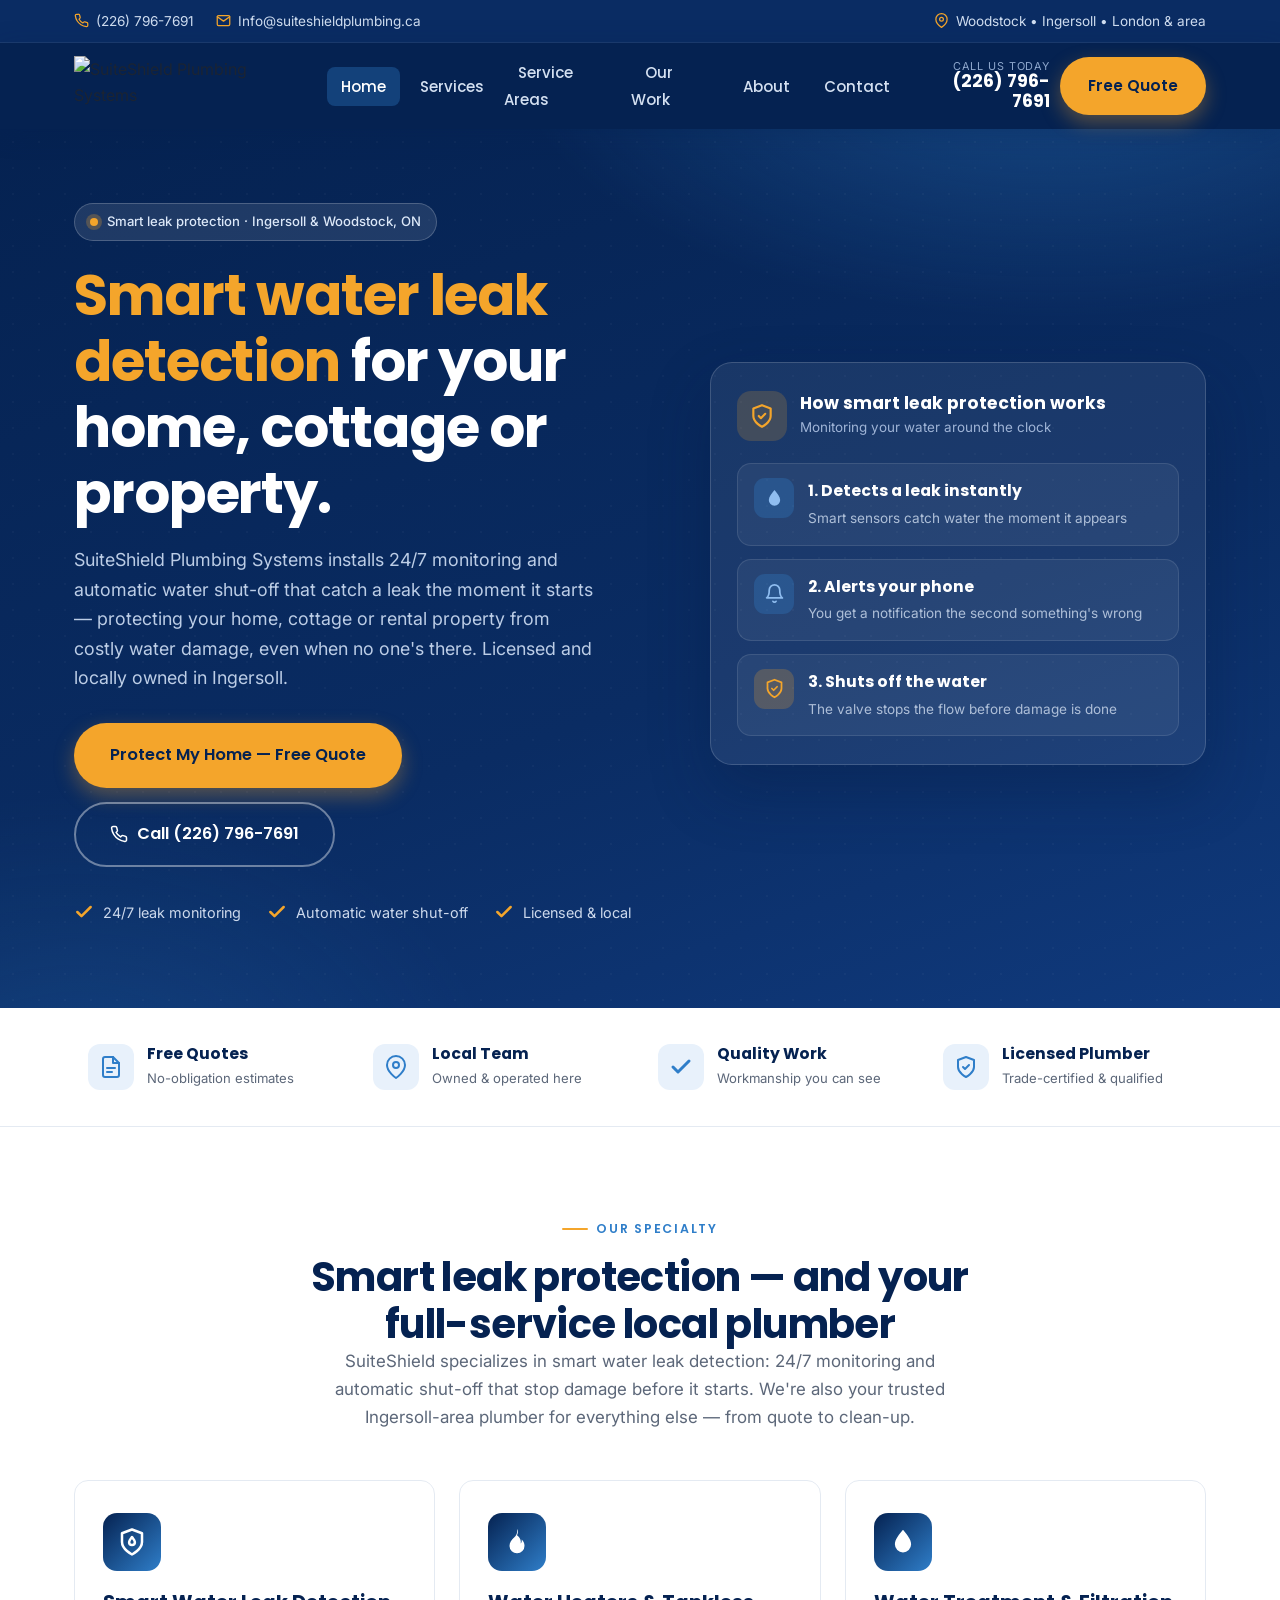
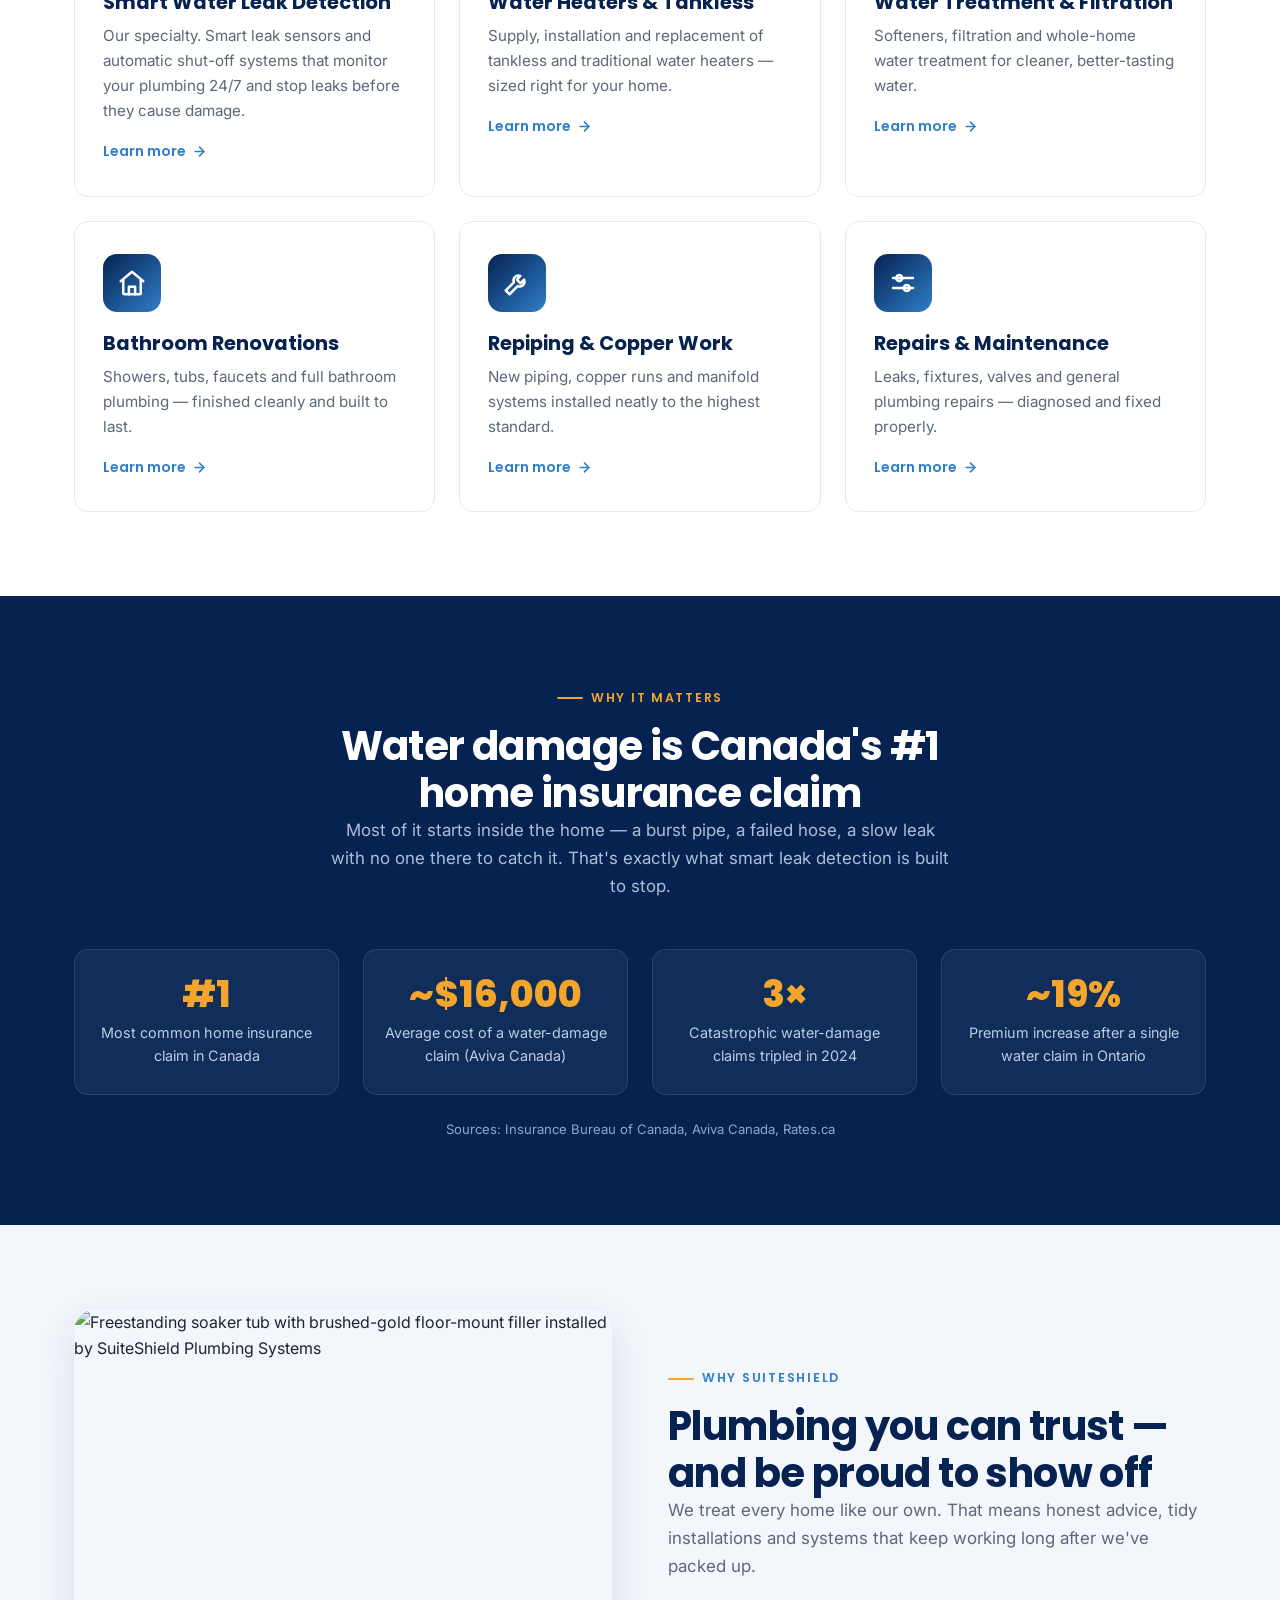
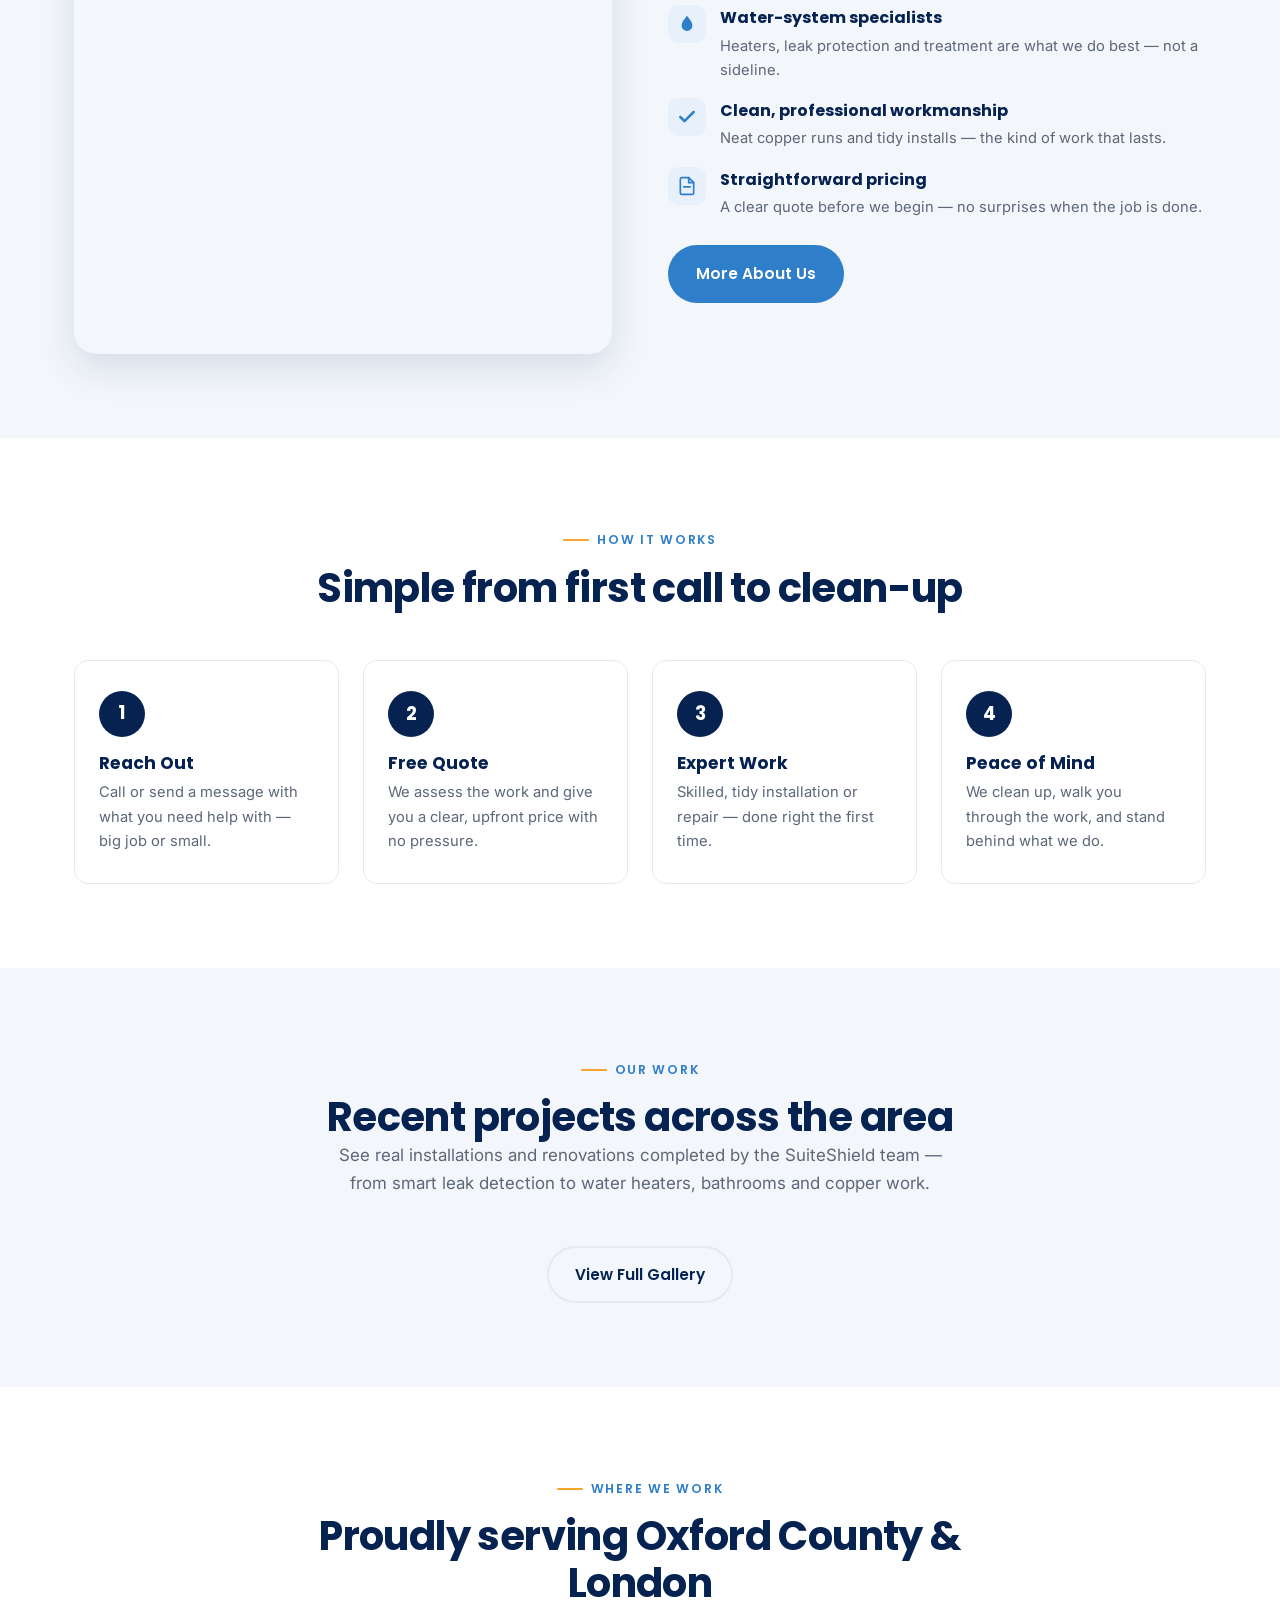
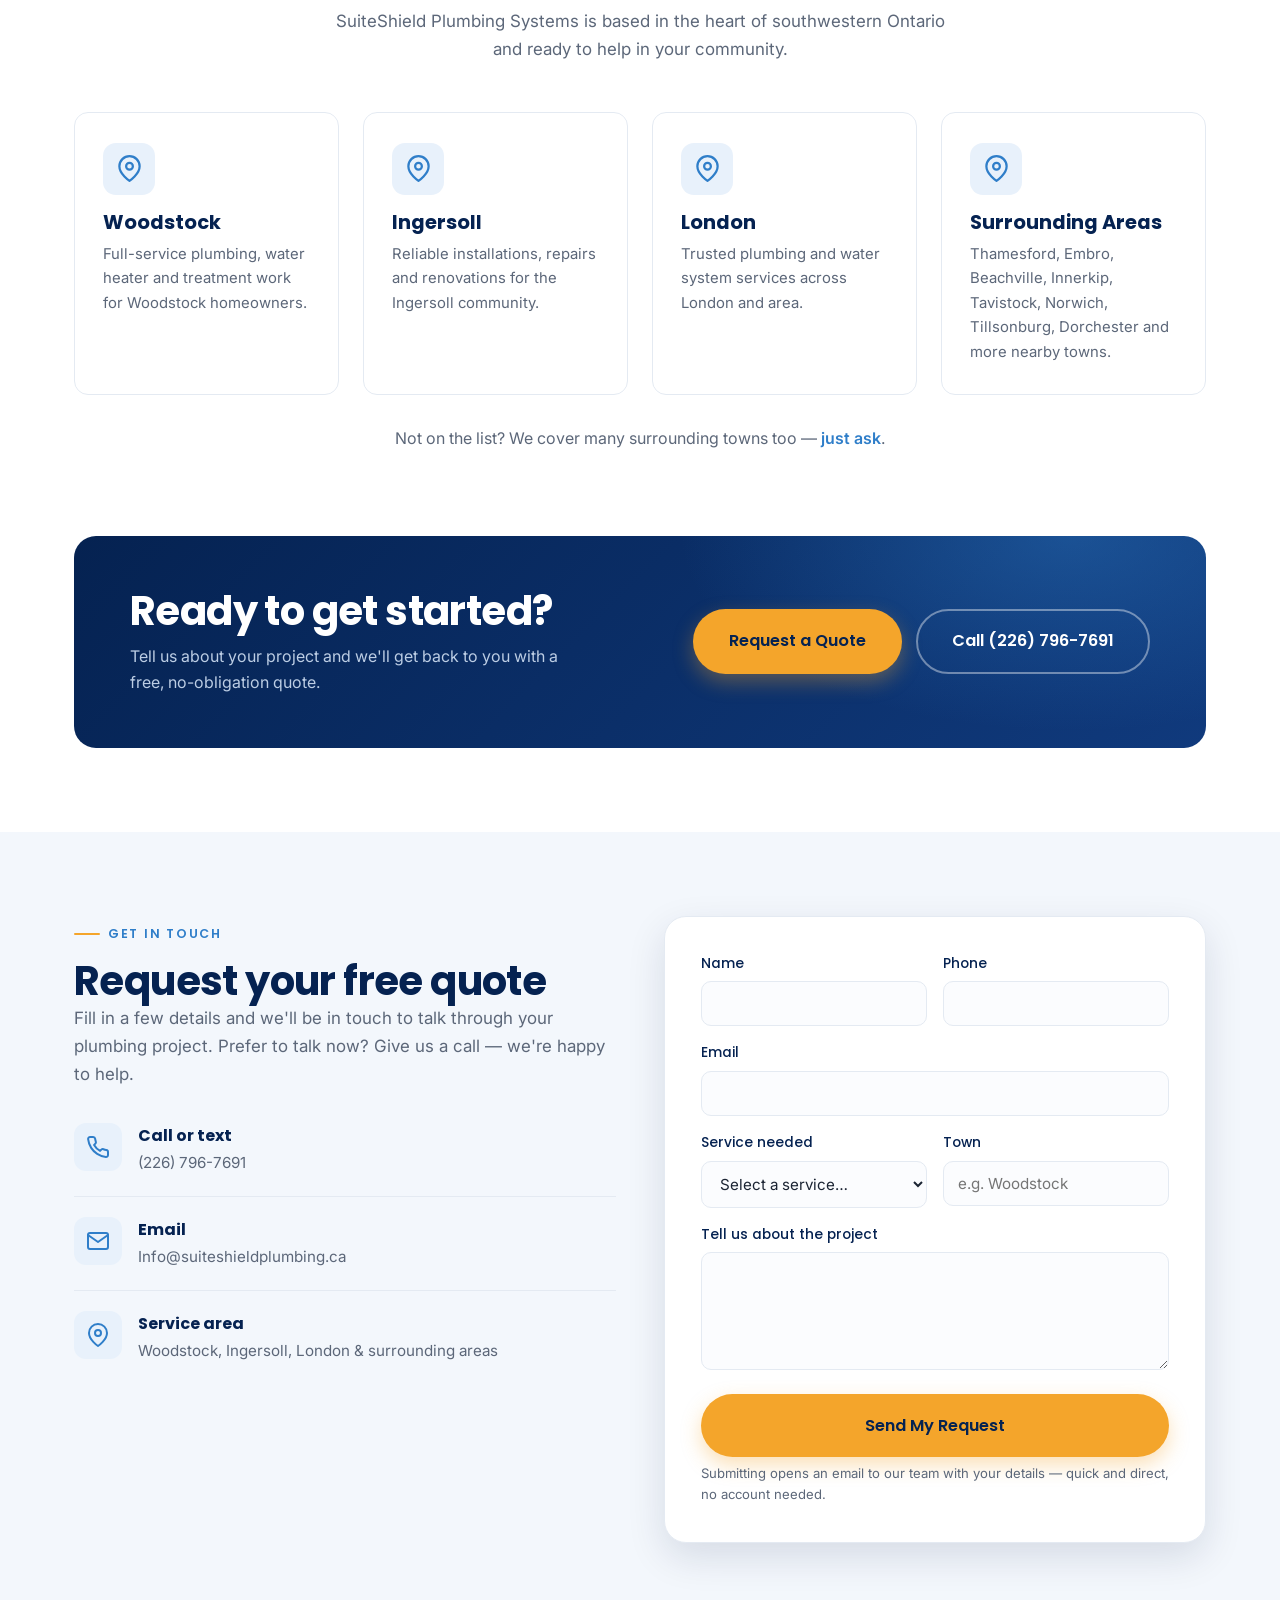
==== index.html @ 9c1da0b3 "Add files via upload" ====
<!DOCTYPE html>
<html lang="en">
<head>
<meta charset="UTF-8">
<meta name="viewport" content="width=device-width, initial-scale=1">
<title>SuiteShield Plumbing Systems | Smart Water Leak Detection — Ingersoll &amp; Woodstock, ON</title>
<meta name="description" content="SuiteShield Plumbing Systems specializes in smart water leak detection and automatic shut-off — 24/7 monitoring that stops leaks before they cause damage, for homes, cottages and rental properties. Licensed local plumber serving Ingersoll, Woodstock & London, ON. Call (226) 796-7691.">
<meta name="keywords" content="smart water leak detection, automatic water shut-off, leak detection system, water leak sensor, cottage leak detection, rental property water protection, plumber Ingersoll, plumber Woodstock, plumber London Ontario, SuiteShield Plumbing Systems">
<link rel="canonical" href="https://suiteshieldplumbing.ca/">
<meta property="og:title" content="SuiteShield Plumbing Systems | Smart Water Leak Detection in Ingersoll &amp; Woodstock">
<meta property="og:description" content="Smart water leak detection with 24/7 monitoring and automatic shut-off — protecting homes, cottages and rental properties before leaks cause damage. Your licensed local plumber in Ingersoll, Woodstock & London, ON.">
<meta property="og:type" content="website">
<meta property="og:url" content="https://suiteshieldplumbing.ca/">
<link rel="icon" type="image/png" href="assets/images/favicon.png">
<link rel="preconnect" href="https://fonts.googleapis.com">
<link rel="preconnect" href="https://fonts.gstatic.com" crossorigin>
<link href="https://fonts.googleapis.com/css2?family=Poppins:wght@500;600;700;800&family=Inter:wght@400;500;600&display=swap" rel="stylesheet">
<link rel="stylesheet" href="styles.css">
<noscript><style>.reveal{opacity:1;transform:none}</style></noscript>
<script type="application/ld+json">
{
  "@context": "https://schema.org",
  "@type": "Plumber",
  "name": "SuiteShield Plumbing Systems",
  "image": "https://suiteshieldplumbing.ca/assets/images/logo.png",
  "url": "https://suiteshieldplumbing.ca/",
  "telephone": "+1-226-796-7691",
  "email": "Info@suiteshieldplumbing.ca",
  "priceRange": "$$",
  "areaServed": ["Woodstock, ON", "Ingersoll, ON", "London, ON", "Oxford County, ON"],
  "address": { "@type": "PostalAddress", "addressRegion": "ON", "addressCountry": "CA" },
  "description": "SuiteShield Plumbing Systems specializes in smart water leak detection and automatic water shut-off — 24/7 monitoring that stops leaks before they cause damage. Licensed local plumber serving Ingersoll, Woodstock, London and surrounding areas.",
  "knowsAbout": ["Smart water leak detection", "Automatic water shut-off valves", "Water heater installation", "Water treatment", "Plumbing repair"]
}
</script>
</head>
<body>

<!-- ===================== HEADER ===================== -->
<header>
  <div class="topbar">
    <div class="wrap">
      <div class="topbar-group">
        <a href="tel:+12267967691"><svg viewBox="0 0 24 24" fill="none" stroke="currentColor" stroke-width="2" stroke-linecap="round" stroke-linejoin="round"><path d="M22 16.92v3a2 2 0 0 1-2.18 2 19.79 19.79 0 0 1-8.63-3.07 19.5 19.5 0 0 1-6-6 19.79 19.79 0 0 1-3.07-8.67A2 2 0 0 1 4.11 2h3a2 2 0 0 1 2 1.72c.13.96.36 1.9.7 2.81a2 2 0 0 1-.45 2.11L8.09 9.91a16 16 0 0 0 6 6l1.27-1.27a2 2 0 0 1 2.11-.45c.91.34 1.85.57 2.81.7A2 2 0 0 1 22 16.92z"/></svg>(226) 796-7691</a>
        <a href="mailto:Info@suiteshieldplumbing.ca"><svg viewBox="0 0 24 24" fill="none" stroke="currentColor" stroke-width="2" stroke-linecap="round" stroke-linejoin="round"><rect x="2" y="4" width="20" height="16" rx="2"/><path d="m22 6-10 7L2 6"/></svg>Info@suiteshieldplumbing.ca</a>
      </div>
      <div class="topbar-group">
        <a href="service-areas.html"><svg viewBox="0 0 24 24" fill="none" stroke="currentColor" stroke-width="2" stroke-linecap="round" stroke-linejoin="round"><path d="M21 10c0 7-9 13-9 13s-9-6-9-13a9 9 0 0 1 18 0z"/><circle cx="12" cy="10" r="3"/></svg>Woodstock &bull; Ingersoll &bull; London &amp; area</a>
      </div>
    </div>
  </div>
  <div class="site-header">
    <div class="wrap">
      <nav class="nav">
        <a class="brand" href="index.html">
          <img src="assets/images/logo.png" alt="SuiteShield Plumbing Systems">
        </a>
        <ul class="nav-links">
          <li><a href="index.html" class="active">Home</a></li>
          <li><a href="services.html">Services</a></li>
          <li><a href="service-areas.html">Service Areas</a></li>
          <li><a href="gallery.html">Our Work</a></li>
          <li><a href="about.html">About</a></li>
          <li><a href="contact.html">Contact</a></li>
        </ul>
        <div class="nav-cta">
          <a class="nav-phone" href="tel:+12267967691">
            <span>Call us today</span><strong>(226) 796-7691</strong>
          </a>
          <a class="btn btn-primary" href="contact.html">Free Quote</a>
          <button class="burger" aria-label="Open menu"><span></span><span></span><span></span></button>
        </div>
      </nav>
    </div>
  </div>
</header>

<!-- ===================== HERO ===================== -->
<section class="hero">
  <div class="wrap">
    <div class="hero-text">
      <span class="hero-badge"><span class="dot"></span>Smart leak protection · Ingersoll &amp; Woodstock, ON</span>
      <h1><span class="accent">Smart water leak detection</span> for your home, cottage or property.</h1>
      <p class="hero-sub">SuiteShield Plumbing Systems installs 24/7 monitoring and automatic water shut-off that catch a leak the moment it starts — protecting your home, cottage or rental property from costly water damage, even when no one's there. Licensed and locally owned in Ingersoll.</p>
      <div class="hero-actions">
        <a class="btn btn-primary btn-lg" href="contact.html">Protect My Home — Free Quote</a>
        <a class="btn btn-ghost btn-lg" href="tel:+12267967691"><svg viewBox="0 0 24 24" fill="none" stroke="currentColor" stroke-width="2" stroke-linecap="round" stroke-linejoin="round"><path d="M22 16.92v3a2 2 0 0 1-2.18 2 19.79 19.79 0 0 1-8.63-3.07 19.5 19.5 0 0 1-6-6 19.79 19.79 0 0 1-3.07-8.67A2 2 0 0 1 4.11 2h3a2 2 0 0 1 2 1.72c.13.96.36 1.9.7 2.81a2 2 0 0 1-.45 2.11L8.09 9.91a16 16 0 0 0 6 6l1.27-1.27a2 2 0 0 1 2.11-.45c.91.34 1.85.57 2.81.7A2 2 0 0 1 22 16.92z"/></svg>Call (226) 796-7691</a>
      </div>
      <div class="hero-trust">
        <div><svg viewBox="0 0 24 24" fill="none" stroke="currentColor" stroke-width="3" stroke-linecap="round" stroke-linejoin="round"><polyline points="20 6 9 17 4 12"/></svg>24/7 leak monitoring</div>
        <div><svg viewBox="0 0 24 24" fill="none" stroke="currentColor" stroke-width="3" stroke-linecap="round" stroke-linejoin="round"><polyline points="20 6 9 17 4 12"/></svg>Automatic water shut-off</div>
        <div><svg viewBox="0 0 24 24" fill="none" stroke="currentColor" stroke-width="3" stroke-linecap="round" stroke-linejoin="round"><polyline points="20 6 9 17 4 12"/></svg>Licensed &amp; local</div>
      </div>
    </div>
    <div class="hero-media">
      <div style="background:rgba(255,255,255,.07);border:1px solid rgba(255,255,255,.16);border-radius:22px;padding:28px 26px;box-shadow:0 26px 60px rgba(8,28,64,.3)">
        <div style="display:flex;align-items:center;gap:13px;margin-bottom:22px">
          <div style="width:50px;height:50px;border-radius:14px;background:rgba(244,165,43,.18);display:grid;place-items:center;flex-shrink:0">
            <svg viewBox="0 0 24 24" width="26" height="26" fill="none" stroke="#f4a52b" stroke-width="2" stroke-linecap="round" stroke-linejoin="round"><path d="M12 22s8-4 8-10V5l-8-3-8 3v7c0 6 8 10 8 10z"/><path d="M9 12l2 2 4-4"/></svg>
          </div>
          <div>
            <strong style="display:block;font-family:'Poppins',sans-serif;color:#fff;font-size:1.08rem;line-height:1.2">How smart leak protection works</strong>
            <span style="color:#9fb4d6;font-size:.84rem">Monitoring your water around the clock</span>
          </div>
        </div>
        <div style="display:grid;gap:13px">
          <div style="display:flex;align-items:flex-start;gap:14px;background:rgba(255,255,255,.06);border:1px solid rgba(255,255,255,.1);border-radius:14px;padding:14px 16px">
            <div style="width:40px;height:40px;border-radius:11px;background:rgba(47,126,201,.3);display:grid;place-items:center;flex-shrink:0">
              <svg viewBox="0 0 24 24" width="21" height="21" fill="#8fbdf0"><path d="M12 2.2C9 6 5.5 9.8 5.5 13.8a6.5 6.5 0 0 0 13 0C18.5 9.8 15 6 12 2.2z"/></svg>
            </div>
            <div>
              <strong style="display:block;font-family:'Poppins',sans-serif;color:#fff;font-size:.98rem">1. Detects a leak instantly</strong>
              <span style="color:#aebfd8;font-size:.85rem">Smart sensors catch water the moment it appears</span>
            </div>
          </div>
          <div style="display:flex;align-items:flex-start;gap:14px;background:rgba(255,255,255,.06);border:1px solid rgba(255,255,255,.1);border-radius:14px;padding:14px 16px">
            <div style="width:40px;height:40px;border-radius:11px;background:rgba(47,126,201,.3);display:grid;place-items:center;flex-shrink:0">
              <svg viewBox="0 0 24 24" width="21" height="21" fill="none" stroke="#8fbdf0" stroke-width="2" stroke-linecap="round" stroke-linejoin="round"><path d="M18 8a6 6 0 0 0-12 0c0 7-3 9-3 9h18s-3-2-3-9"/><path d="M13.73 21a2 2 0 0 1-3.46 0"/></svg>
            </div>
            <div>
              <strong style="display:block;font-family:'Poppins',sans-serif;color:#fff;font-size:.98rem">2. Alerts your phone</strong>
              <span style="color:#aebfd8;font-size:.85rem">You get a notification the second something's wrong</span>
            </div>
          </div>
          <div style="display:flex;align-items:flex-start;gap:14px;background:rgba(255,255,255,.06);border:1px solid rgba(255,255,255,.1);border-radius:14px;padding:14px 16px">
            <div style="width:40px;height:40px;border-radius:11px;background:rgba(244,165,43,.22);display:grid;place-items:center;flex-shrink:0">
              <svg viewBox="0 0 24 24" width="21" height="21" fill="none" stroke="#f4a52b" stroke-width="2" stroke-linecap="round" stroke-linejoin="round"><path d="M12 22s8-4 8-10V5l-8-3-8 3v7c0 6 8 10 8 10z"/><path d="M9 12l2 2 4-4"/></svg>
            </div>
            <div>
              <strong style="display:block;font-family:'Poppins',sans-serif;color:#fff;font-size:.98rem">3. Shuts off the water</strong>
              <span style="color:#aebfd8;font-size:.85rem">The valve stops the flow before damage is done</span>
            </div>
          </div>
        </div>
      </div>
    </div>
  </div>
</section>

<!-- ===================== TRUST STRIP ===================== -->
<section class="trust-strip">
  <div class="wrap">
    <div class="trust-item">
      <div class="ic"><svg viewBox="0 0 24 24" fill="none" stroke="currentColor" stroke-width="2" stroke-linecap="round" stroke-linejoin="round"><path d="M14 2H6a2 2 0 0 0-2 2v16a2 2 0 0 0 2 2h12a2 2 0 0 0 2-2V8z"/><polyline points="14 2 14 8 20 8"/><line x1="8" y1="13" x2="16" y2="13"/><line x1="8" y1="17" x2="13" y2="17"/></svg></div>
      <div><strong>Free Quotes</strong><small>No-obligation estimates</small></div>
    </div>
    <div class="trust-item">
      <div class="ic"><svg viewBox="0 0 24 24" fill="none" stroke="currentColor" stroke-width="2" stroke-linecap="round" stroke-linejoin="round"><path d="M21 10c0 7-9 13-9 13s-9-6-9-13a9 9 0 0 1 18 0z"/><circle cx="12" cy="10" r="3"/></svg></div>
      <div><strong>Local Team</strong><small>Owned &amp; operated here</small></div>
    </div>
    <div class="trust-item">
      <div class="ic"><svg viewBox="0 0 24 24" fill="none" stroke="currentColor" stroke-width="3" stroke-linecap="round" stroke-linejoin="round"><polyline points="20 6 9 17 4 12"/></svg></div>
      <div><strong>Quality Work</strong><small>Workmanship you can see</small></div>
    </div>
    <div class="trust-item">
      <div class="ic"><svg viewBox="0 0 24 24" fill="none" stroke="currentColor" stroke-width="2" stroke-linecap="round" stroke-linejoin="round"><path d="M12 22s8-4 8-10V5l-8-3-8 3v7c0 6 8 10 8 10z"/><path d="M9 12l2 2 4-4"/></svg></div>
      <div><strong>Licensed Plumber</strong><small>Trade-certified &amp; qualified</small></div>
    </div>
  </div>
</section>

<!-- ===================== SERVICES ===================== -->
<section class="section">
  <div class="wrap">
    <div class="sec-head center reveal">
      <span class="eyebrow">Our Specialty</span>
      <h2>Smart leak protection — and your full-service local plumber</h2>
      <p class="lead">SuiteShield specializes in smart water leak detection: 24/7 monitoring and automatic shut-off that stop damage before it starts. We're also your trusted Ingersoll-area plumber for everything else — from quote to clean-up.</p>
    </div>
    <div class="cards">
      <article class="card reveal">
        <div class="ic"><svg viewBox="0 0 24 24" fill="none" stroke="currentColor" stroke-width="2" stroke-linecap="round" stroke-linejoin="round"><path d="M12 22s8-4 8-10V5l-8-3-8 3v7c0 6 8 10 8 10z"/><path d="M12 8c-1.3 1.7-2.3 3-2.3 4.2a2.3 2.3 0 0 0 4.6 0c0-1.2-1-2.5-2.3-4.2z"/></svg></div>
        <h3>Smart Water Leak Detection</h3>
        <p>Our specialty. Smart leak sensors and automatic shut-off systems that monitor your plumbing 24/7 and stop leaks before they cause damage.</p>
        <a class="more" href="services.html#leak-detection">Learn more <svg viewBox="0 0 24 24" fill="none" stroke="currentColor" stroke-width="2.5" stroke-linecap="round" stroke-linejoin="round"><line x1="5" y1="12" x2="19" y2="12"/><polyline points="12 5 19 12 12 19"/></svg></a>
      </article>
      <article class="card reveal">
        <div class="ic"><svg viewBox="0 0 24 24" fill="currentColor"><path d="M12 1.5c.6 3.3-.6 5.2-2.3 6.9C7.7 10.4 6 12.3 6 15.2A6 6 0 0 0 18 15c0-2-.9-3.6-2.3-5 .3 1.4 0 2.4-.7 3.1.4-2.6-.6-4.9-3-6.6 1-2 1.1-3.7 0-5z"/></svg></div>
        <h3>Water Heaters &amp; Tankless</h3>
        <p>Supply, installation and replacement of tankless and traditional water heaters — sized right for your home.</p>
        <a class="more" href="services.html">Learn more <svg viewBox="0 0 24 24" fill="none" stroke="currentColor" stroke-width="2.5" stroke-linecap="round" stroke-linejoin="round"><line x1="5" y1="12" x2="19" y2="12"/><polyline points="12 5 19 12 12 19"/></svg></a>
      </article>
      <article class="card reveal">
        <div class="ic"><svg viewBox="0 0 24 24" fill="currentColor"><path d="M12 2.2C9 6 5.5 9.8 5.5 13.8a6.5 6.5 0 0 0 13 0C18.5 9.8 15 6 12 2.2z"/></svg></div>
        <h3>Water Treatment &amp; Filtration</h3>
        <p>Softeners, filtration and whole-home water treatment for cleaner, better-tasting water.</p>
        <a class="more" href="services.html">Learn more <svg viewBox="0 0 24 24" fill="none" stroke="currentColor" stroke-width="2.5" stroke-linecap="round" stroke-linejoin="round"><line x1="5" y1="12" x2="19" y2="12"/><polyline points="12 5 19 12 12 19"/></svg></a>
      </article>
      <article class="card reveal">
        <div class="ic"><svg viewBox="0 0 24 24" fill="none" stroke="currentColor" stroke-width="2" stroke-linecap="round" stroke-linejoin="round"><path d="M3 10.5 12 3l9 7.5"/><path d="M5 9.5V20a1 1 0 0 0 1 1h12a1 1 0 0 0 1-1V9.5"/><path d="M9.5 21v-6h5v6"/></svg></div>
        <h3>Bathroom Renovations</h3>
        <p>Showers, tubs, faucets and full bathroom plumbing — finished cleanly and built to last.</p>
        <a class="more" href="services.html">Learn more <svg viewBox="0 0 24 24" fill="none" stroke="currentColor" stroke-width="2.5" stroke-linecap="round" stroke-linejoin="round"><line x1="5" y1="12" x2="19" y2="12"/><polyline points="12 5 19 12 12 19"/></svg></a>
      </article>
      <article class="card reveal">
        <div class="ic"><svg viewBox="0 0 24 24" fill="none" stroke="currentColor" stroke-width="2" stroke-linecap="round" stroke-linejoin="round"><path d="M14.7 6.3a4 4 0 0 0-5.2 5.2L3 18l3 3 6.5-6.5a4 4 0 0 0 5.2-5.2l-3 3L12 9.3z"/></svg></div>
        <h3>Repiping &amp; Copper Work</h3>
        <p>New piping, copper runs and manifold systems installed neatly to the highest standard.</p>
        <a class="more" href="services.html">Learn more <svg viewBox="0 0 24 24" fill="none" stroke="currentColor" stroke-width="2.5" stroke-linecap="round" stroke-linejoin="round"><line x1="5" y1="12" x2="19" y2="12"/><polyline points="12 5 19 12 12 19"/></svg></a>
      </article>
      <article class="card reveal">
        <div class="ic"><svg viewBox="0 0 24 24" fill="none" stroke="currentColor" stroke-width="2" stroke-linecap="round" stroke-linejoin="round"><line x1="4" y1="8" x2="20" y2="8"/><line x1="4" y1="16" x2="20" y2="16"/><circle cx="9" cy="8" r="2.4"/><circle cx="15" cy="16" r="2.4"/></svg></div>
        <h3>Repairs &amp; Maintenance</h3>
        <p>Leaks, fixtures, valves and general plumbing repairs — diagnosed and fixed properly.</p>
        <a class="more" href="services.html">Learn more <svg viewBox="0 0 24 24" fill="none" stroke="currentColor" stroke-width="2.5" stroke-linecap="round" stroke-linejoin="round"><line x1="5" y1="12" x2="19" y2="12"/><polyline points="12 5 19 12 12 19"/></svg></a>
      </article>
    </div>
  </div>
</section>

<!-- ===================== WATER DAMAGE STATS ===================== -->
<section class="section section-navy">
  <div class="wrap">
    <div class="sec-head center reveal">
      <span class="eyebrow">Why It Matters</span>
      <h2>Water damage is Canada's #1 home insurance claim</h2>
      <p class="lead">Most of it starts inside the home — a burst pipe, a failed hose, a slow leak with no one there to catch it. That's exactly what smart leak detection is built to stop.</p>
    </div>
    <div class="stats reveal">
      <div class="stat"><div class="num">#1</div><div class="lbl">Most common home insurance claim in Canada</div></div>
      <div class="stat"><div class="num">~$16,000</div><div class="lbl">Average cost of a water-damage claim (Aviva Canada)</div></div>
      <div class="stat"><div class="num">3&times;</div><div class="lbl">Catastrophic water-damage claims tripled in 2024</div></div>
      <div class="stat"><div class="num">~19%</div><div class="lbl">Premium increase after a single water claim in Ontario</div></div>
    </div>
    <p class="center" style="margin-top:24px;color:#8fa8cd;font-size:.82rem">Sources: Insurance Bureau of Canada, Aviva Canada, Rates.ca</p>
  </div>
</section>

<!-- ===================== WHY CHOOSE US ===================== -->
<section class="section section-soft">
  <div class="wrap">
    <div class="split">
      <div class="split-media reveal">
        <img src="assets/images/bathroom-tub.jpg" alt="Freestanding soaker tub with brushed-gold floor-mount filler installed by SuiteShield Plumbing Systems">
      </div>
      <div class="reveal">
        <span class="eyebrow">Why SuiteShield</span>
        <h2>Plumbing you can trust — and be proud to show off</h2>
        <p class="lead">We treat every home like our own. That means honest advice, tidy installations and systems that keep working long after we've packed up.</p>
        <ul class="feat-list">
          <li>
            <div class="ic"><svg viewBox="0 0 24 24" fill="currentColor"><path d="M12 2.2C9 6 5.5 9.8 5.5 13.8a6.5 6.5 0 0 0 13 0C18.5 9.8 15 6 12 2.2z"/></svg></div>
            <div><strong>Water-system specialists</strong><p>Heaters, leak protection and treatment are what we do best — not a sideline.</p></div>
          </li>
          <li>
            <div class="ic"><svg viewBox="0 0 24 24" fill="none" stroke="currentColor" stroke-width="3" stroke-linecap="round" stroke-linejoin="round"><polyline points="20 6 9 17 4 12"/></svg></div>
            <div><strong>Clean, professional workmanship</strong><p>Neat copper runs and tidy installs — the kind of work that lasts.</p></div>
          </li>
          <li>
            <div class="ic"><svg viewBox="0 0 24 24" fill="none" stroke="currentColor" stroke-width="2" stroke-linecap="round" stroke-linejoin="round"><path d="M14 2H6a2 2 0 0 0-2 2v16a2 2 0 0 0 2 2h12a2 2 0 0 0 2-2V8z"/><polyline points="14 2 14 8 20 8"/><line x1="8" y1="13" x2="16" y2="13"/></svg></div>
            <div><strong>Straightforward pricing</strong><p>A clear quote before we begin — no surprises when the job is done.</p></div>
          </li>
        </ul>
        <p style="margin-top:26px"><a class="btn btn-blue" href="about.html">More About Us</a></p>
      </div>
    </div>
  </div>
</section>

<!-- ===================== PROCESS ===================== -->
<section class="section">
  <div class="wrap">
    <div class="sec-head center reveal">
      <span class="eyebrow">How It Works</span>
      <h2>Simple from first call to clean-up</h2>
    </div>
    <div class="steps">
      <div class="step reveal"><div class="n">1</div><h3>Reach Out</h3><p>Call or send a message with what you need help with — big job or small.</p></div>
      <div class="step reveal"><div class="n">2</div><h3>Free Quote</h3><p>We assess the work and give you a clear, upfront price with no pressure.</p></div>
      <div class="step reveal"><div class="n">3</div><h3>Expert Work</h3><p>Skilled, tidy installation or repair — done right the first time.</p></div>
      <div class="step reveal"><div class="n">4</div><h3>Peace of Mind</h3><p>We clean up, walk you through the work, and stand behind what we do.</p></div>
    </div>
  </div>
</section>

<!-- ===================== GALLERY PREVIEW ===================== -->
<section class="section section-soft">
  <div class="wrap">
    <div class="sec-head center reveal">
      <span class="eyebrow">Our Work</span>
      <h2>Recent projects across the area</h2>
      <p class="lead">See real installations and renovations completed by the SuiteShield team — from smart leak detection to water heaters, bathrooms and copper work.</p>
    </div>
    <p class="center" style="margin-top:28px"><a class="btn btn-outline" href="gallery.html">View Full Gallery</a></p>
  </div>
</section>

<!-- ===================== SERVICE AREAS ===================== -->
<section class="section">
  <div class="wrap">
    <div class="sec-head center reveal">
      <span class="eyebrow">Where We Work</span>
      <h2>Proudly serving Oxford County &amp; London</h2>
      <p class="lead">SuiteShield Plumbing Systems is based in the heart of southwestern Ontario and ready to help in your community.</p>
    </div>
    <div class="area-grid">
      <div class="area-card reveal">
        <div class="pin"><svg viewBox="0 0 24 24" fill="none" stroke="currentColor" stroke-width="2" stroke-linecap="round" stroke-linejoin="round"><path d="M21 10c0 7-9 13-9 13s-9-6-9-13a9 9 0 0 1 18 0z"/><circle cx="12" cy="10" r="3"/></svg></div>
        <h3>Woodstock</h3>
        <p>Full-service plumbing, water heater and treatment work for Woodstock homeowners.</p>
      </div>
      <div class="area-card reveal">
        <div class="pin"><svg viewBox="0 0 24 24" fill="none" stroke="currentColor" stroke-width="2" stroke-linecap="round" stroke-linejoin="round"><path d="M21 10c0 7-9 13-9 13s-9-6-9-13a9 9 0 0 1 18 0z"/><circle cx="12" cy="10" r="3"/></svg></div>
        <h3>Ingersoll</h3>
        <p>Reliable installations, repairs and renovations for the Ingersoll community.</p>
      </div>
      <div class="area-card reveal">
        <div class="pin"><svg viewBox="0 0 24 24" fill="none" stroke="currentColor" stroke-width="2" stroke-linecap="round" stroke-linejoin="round"><path d="M21 10c0 7-9 13-9 13s-9-6-9-13a9 9 0 0 1 18 0z"/><circle cx="12" cy="10" r="3"/></svg></div>
        <h3>London</h3>
        <p>Trusted plumbing and water system services across London and area.</p>
      </div>
      <div class="area-card reveal">
        <div class="pin"><svg viewBox="0 0 24 24" fill="none" stroke="currentColor" stroke-width="2" stroke-linecap="round" stroke-linejoin="round"><path d="M21 10c0 7-9 13-9 13s-9-6-9-13a9 9 0 0 1 18 0z"/><circle cx="12" cy="10" r="3"/></svg></div>
        <h3>Surrounding Areas</h3>
        <p>Thamesford, Embro, Beachville, Innerkip, Tavistock, Norwich, Tillsonburg, Dorchester and more nearby towns.</p>
      </div>
    </div>
    <p class="center" style="margin-top:30px;color:var(--muted)">Not on the list? We cover many surrounding towns too — <a href="contact.html" style="color:var(--blue);font-weight:600">just ask</a>.</p>
  </div>
</section>

<!-- ===================== CTA BAND ===================== -->
<section class="section" style="padding-top:0">
  <div class="wrap">
    <div class="cta-band reveal">
      <div>
        <h2>Ready to get started?</h2>
        <p>Tell us about your project and we'll get back to you with a free, no-obligation quote.</p>
      </div>
      <div class="actions">
        <a class="btn btn-primary btn-lg" href="contact.html">Request a Quote</a>
        <a class="btn btn-ghost btn-lg" href="tel:+12267967691">Call (226) 796-7691</a>
      </div>
    </div>
  </div>
</section>

<!-- ===================== QUOTE FORM ===================== -->
<section class="section section-soft" id="quote">
  <div class="wrap">
    <div class="form-wrap">
      <div class="reveal">
        <span class="eyebrow">Get In Touch</span>
        <h2>Request your free quote</h2>
        <p class="lead">Fill in a few details and we'll be in touch to talk through your plumbing project. Prefer to talk now? Give us a call — we're happy to help.</p>
        <div class="contact-aside" style="margin-top:14px">
          <div class="ci">
            <div class="ic"><svg viewBox="0 0 24 24" fill="none" stroke="currentColor" stroke-width="2" stroke-linecap="round" stroke-linejoin="round"><path d="M22 16.92v3a2 2 0 0 1-2.18 2 19.79 19.79 0 0 1-8.63-3.07 19.5 19.5 0 0 1-6-6 19.79 19.79 0 0 1-3.07-8.67A2 2 0 0 1 4.11 2h3a2 2 0 0 1 2 1.72c.13.96.36 1.9.7 2.81a2 2 0 0 1-.45 2.11L8.09 9.91a16 16 0 0 0 6 6l1.27-1.27a2 2 0 0 1 2.11-.45c.91.34 1.85.57 2.81.7A2 2 0 0 1 22 16.92z"/></svg></div>
            <div><strong>Call or text</strong><a href="tel:+12267967691">(226) 796-7691</a></div>
          </div>
          <div class="ci">
            <div class="ic"><svg viewBox="0 0 24 24" fill="none" stroke="currentColor" stroke-width="2" stroke-linecap="round" stroke-linejoin="round"><rect x="2" y="4" width="20" height="16" rx="2"/><path d="m22 6-10 7L2 6"/></svg></div>
            <div><strong>Email</strong><a href="mailto:Info@suiteshieldplumbing.ca">Info@suiteshieldplumbing.ca</a></div>
          </div>
          <div class="ci">
            <div class="ic"><svg viewBox="0 0 24 24" fill="none" stroke="currentColor" stroke-width="2" stroke-linecap="round" stroke-linejoin="round"><path d="M21 10c0 7-9 13-9 13s-9-6-9-13a9 9 0 0 1 18 0z"/><circle cx="12" cy="10" r="3"/></svg></div>
            <div><strong>Service area</strong><span>Woodstock, Ingersoll, London &amp; surrounding areas</span></div>
          </div>
        </div>
      </div>
      <div class="form-card reveal">
        <div class="form-ok">Thanks! Your email app should now be open with your request ready to send. If it didn't open, call us at (226) 796-7691.</div>
        <form data-quote-form>
          <div class="form-row">
            <div class="field"><label for="name">Name</label><input type="text" id="name" name="name" required></div>
            <div class="field"><label for="phone">Phone</label><input type="tel" id="phone" name="phone" required></div>
          </div>
          <div class="field"><label for="email">Email</label><input type="email" id="email" name="email"></div>
          <div class="form-row">
            <div class="field">
              <label for="service">Service needed</label>
              <select id="service" name="service">
                <option value="">Select a service…</option>
                <option>Water heater / tankless</option>
                <option>Smart leak detection</option>
                <option>Water treatment / filtration</option>
                <option>Bathroom renovation</option>
                <option>Repiping / copper work</option>
                <option>Repair / maintenance</option>
                <option>Other / not sure</option>
              </select>
            </div>
            <div class="field"><label for="address">Town</label><input type="text" id="address" name="address" placeholder="e.g. Woodstock"></div>
          </div>
          <div class="field"><label for="message">Tell us about the project</label><textarea id="message" name="message" required></textarea></div>
          <button type="submit" class="btn btn-primary btn-lg" style="width:100%">Send My Request</button>
          <p class="form-note">Submitting opens an email to our team with your details — quick and direct, no account needed.</p>
        </form>
      </div>
    </div>
  </div>
</section>

<!-- ===================== FOOTER ===================== -->
<footer class="site-footer">
  <div class="wrap">
    <div class="foot-grid
---- styles.css ----
/* ============================================================
   Suite Shield Plumbing Systems — site styles
   Brand: deep navy #052251 + water blue, warm amber CTA
   ============================================================ */

:root{
  --navy:#052251;
  --navy-800:#0a2c63;
  --navy-700:#103a7d;
  --blue:#2f7ec9;
  --blue-dark:#1f6cb4;
  --blue-soft:#e8f1fb;
  --amber:#f4a52b;
  --amber-dark:#e0901a;
  --ink:#1b2433;
  --muted:#5c6779;
  --line:#e4eaf2;
  --bg:#ffffff;
  --bg-soft:#f3f7fc;
  --white:#ffffff;
  --radius:14px;
  --radius-lg:22px;
  --shadow-sm:0 2px 10px rgba(8,28,64,.06);
  --shadow:0 14px 38px rgba(8,28,64,.12);
  --shadow-lg:0 26px 60px rgba(8,28,64,.20);
  --maxw:1180px;
  --font-head:'Poppins',-apple-system,BlinkMacSystemFont,'Segoe UI',sans-serif;
  --font-body:'Inter',-apple-system,BlinkMacSystemFont,'Segoe UI',sans-serif;
}

*{box-sizing:border-box;margin:0;padding:0}
html{scroll-behavior:smooth}
body{
  font-family:var(--font-body);
  color:var(--ink);
  background:var(--bg);
  line-height:1.65;
  -webkit-font-smoothing:antialiased;
  overflow-x:hidden;
}
img{max-width:100%;display:block}
a{color:inherit;text-decoration:none}
ul{list-style:none}

h1,h2,h3,h4{font-family:var(--font-head);font-weight:700;line-height:1.18;color:var(--navy)}
h1{font-size:clamp(2.1rem,4.6vw,3.5rem);letter-spacing:-.02em}
h2{font-size:clamp(1.7rem,3.3vw,2.5rem);letter-spacing:-.015em}
h3{font-size:1.22rem}
p{color:var(--muted)}

.wrap{max-width:var(--maxw);margin:0 auto;padding:0 24px}
.section{padding:84px 0}
.section-soft{background:var(--bg-soft)}
.section-navy{background:var(--navy);color:#dce6f5}
.center{text-align:center}

/* ---------- shared section intro ---------- */
.eyebrow{
  display:inline-flex;align-items:center;gap:8px;
  font-family:var(--font-head);font-weight:600;font-size:.78rem;
  letter-spacing:.14em;text-transform:uppercase;color:var(--blue);
  margin-bottom:14px;
}
.eyebrow::before{content:"";width:26px;height:2px;background:var(--amber);border-radius:2px}
.section-navy .eyebrow{color:var(--amber)}
.lead{font-size:1.06rem;max-width:620px}
.center .lead{margin-left:auto;margin-right:auto}
.section-navy h2{color:#fff}
.section-navy p{color:#aebfd8}

/* ---------- buttons ---------- */
.btn{
  display:inline-flex;align-items:center;justify-content:center;gap:9px;
  font-family:var(--font-head);font-weight:600;font-size:.96rem;
  padding:14px 26px;border-radius:999px;border:2px solid transparent;
  cursor:pointer;transition:transform .15s ease,box-shadow .2s ease,background .2s ease;
  white-space:nowrap;
}
.btn svg{width:18px;height:18px}
.btn-primary{background:var(--amber);color:var(--navy);box-shadow:0 8px 20px rgba(244,165,43,.34)}
.btn-primary:hover{background:var(--amber-dark);transform:translateY(-2px)}
.btn-blue{background:var(--blue);color:#fff}
.btn-blue:hover{background:var(--blue-dark);transform:translateY(-2px)}
.btn-ghost{background:transparent;color:#fff;border-color:rgba(255,255,255,.4)}
.btn-ghost:hover{background:rgba(255,255,255,.12);border-color:#fff}
.btn-outline{background:transparent;color:var(--navy);border-color:var(--line)}
.btn-outline:hover{border-color:var(--blue);color:var(--blue)}
.btn-lg{padding:17px 34px;font-size:1.02rem}

/* ---------- top utility bar ---------- */
.topbar{
  background:var(--navy-800);color:#bcd0ec;font-size:.85rem;
  border-bottom:1px solid rgba(255,255,255,.08);
}
.topbar .wrap{display:flex;justify-content:space-between;align-items:center;
  min-height:42px;gap:18px;flex-wrap:wrap}
.topbar a{display:inline-flex;align-items:center;gap:7px;color:#cfddf0}
.topbar a:hover{color:#fff}
.topbar svg{width:15px;height:15px;color:var(--amber)}
.topbar-group{display:flex;gap:22px;align-items:center;flex-wrap:wrap}

/* ---------- header / nav ---------- */
.site-header{
  background:var(--navy);position:sticky;top:0;z-index:60;
  box-shadow:0 4px 24px rgba(5,34,81,.28);
}
.nav{display:flex;align-items:center;justify-content:space-between;
  min-height:86px;gap:20px}
.brand{display:flex;align-items:center;gap:12px}
.brand img{height:60px;width:auto}
.brand-text{display:flex;flex-direction:column;line-height:1.1}
.brand-text strong{font-family:var(--font-head);color:#fff;font-size:1.06rem;font-weight:700}
.brand-text span{color:#8fa8cd;font-size:.7rem;letter-spacing:.18em;text-transform:uppercase}

.nav-links{display:flex;align-items:center;gap:6px}
.nav-links a{
  font-family:var(--font-head);font-weight:500;font-size:.94rem;color:#d4e0f1;
  padding:9px 14px;border-radius:8px;transition:color .15s,background .15s;
}
.nav-links a:hover{color:#fff;background:rgba(255,255,255,.08)}
.nav-links a.active{color:#fff;background:rgba(47,126,201,.34)}
.nav-cta{display:flex;align-items:center;gap:10px}
.nav-phone{
  display:flex;flex-direction:column;line-height:1.15;text-align:right;
}
.nav-phone span{font-size:.68rem;color:#8fa8cd;letter-spacing:.08em;text-transform:uppercase}
.nav-phone strong{font-family:var(--font-head);color:#fff;font-size:1.08rem}
.nav-phone strong:hover{color:var(--amber)}

.burger{display:none;background:none;border:0;cursor:pointer;padding:8px}
.burger span{display:block;width:26px;height:3px;background:#fff;border-radius:3px;
  margin:5px 0;transition:.25s}
.burger.open span:nth-child(1){transform:translateY(8px) rotate(45deg)}
.burger.open span:nth-child(2){opacity:0}
.burger.open span:nth-child(3){transform:translateY(-8px) rotate(-45deg)}

/* ---------- hero ---------- */
.hero{
  background:
    radial-gradient(900px 460px at 82% -10%,rgba(47,126,201,.42),transparent 60%),
    radial-gradient(700px 500px at 6% 110%,rgba(47,126,201,.22),transparent 60%),
    linear-gradient(160deg,#052251 0%,#0a2c63 60%,#103a7d 100%);
  color:#fff;position:relative;overflow:hidden;
}
.hero::after{
  content:"";position:absolute;inset:0;opacity:.5;pointer-events:none;
  background-image:radial-gradient(rgba(255,255,255,.06) 1px,transparent 1px);
  background-size:26px 26px;
}
.hero .wrap{position:relative;z-index:2;display:grid;
  grid-template-columns:1.08fr .92fr;gap:54px;align-items:center;
  padding-top:74px;padding-bottom:84px}
.hero-badge{
  display:inline-flex;align-items:center;gap:9px;background:rgba(255,255,255,.1);
  border:1px solid rgba(255,255,255,.2);padding:7px 15px;border-radius:999px;
  font-size:.82rem;font-weight:500;color:#dce8f8;margin-bottom:22px;
}
.hero-badge .dot{width:8px;height:8px;border-radius:50%;background:var(--amber);
  box-shadow:0 0 0 4px rgba(244,165,43,.25)}
.hero h1{color:#fff;margin-bottom:18px}
.hero h1 .accent{color:var(--amber)}
.hero-sub{color:#bccde6;font-size:1.12rem;max-width:520px;margin-bottom:30px}
.hero-actions{display:flex;gap:14px;flex-wrap:wrap;margin-bottom:34px}
.hero-trust{display:flex;gap:26px;flex-wrap:wrap}
.hero-trust div{display:flex;align-items:center;gap:9px;font-size:.9rem;color:#cdd9ec}
.hero-trust svg{width:20px;height:20px;color:var(--amber);flex-shrink:0}

.hero-media{position:relative}
.hero-media .photo{
  border-radius:var(--radius-lg);overflow:hidden;box-shadow:var(--shadow-lg);
  border:6px solid rgba(255,255,255,.1);aspect-ratio:4/5;
}
.hero-media .photo img{width:100%;height:100%;object-fit:cover}
.hero-float{
  position:absolute;background:#fff;border-radius:16px;padding:16px 20px;
  box-shadow:var(--shadow);display:flex;align-items:center;gap:13px;
}
.hero-float.one{left:-28px;bottom:48px}
.hero-float.two{right:-22px;top:40px;padding:13px 18px}
.hero-float .ic{
  width:44px;height:44px;border-radius:11px;background:var(--blue-soft);
  display:grid;place-items:center;flex-shrink:0;
}
.hero-float .ic svg{width:23px;height:23px;color:var(--blue)}
.hero-float strong{display:block;font-family:var(--font-head);color:var(--navy);font-size:1rem}
.hero-float small{color:var(--muted);font-size:.8rem}

/* ---------- trust strip ---------- */
.trust-strip{background:#fff;border-bottom:1px solid var(--line)}
.trust-strip .wrap{display:grid;grid-template-columns:repeat(4,1fr);gap:8px;
  padding-top:30px;padding-bottom:30px}
.trust-item{display:flex;align-items:center;gap:13px;padding:6px 14px}
.trust-item .ic{width:46px;height:46px;border-radius:12px;background:var(--blue-soft);
  display:grid;place-items:center;flex-shrink:0}
.trust-item .ic svg{width:24px;height:24px;color:var(--blue)}
.trust-item strong{display:block;font-family:var(--font-head);color:var(--navy);
  font-size:.98rem;line-height:1.25}
.trust-item small{color:var(--muted);font-size:.82rem}

/* ---------- services grid ---------- */
.sec-head{margin-bottom:48px}
.sec-head.center{max-width:660px;margin-left:auto;margin-right:auto}
.cards{display:grid;grid-template-columns:repeat(3,1fr);gap:24px}
.card{
  background:#fff;border:1px solid var(--line);border-radius:var(--radius);
  padding:32px 28px;transition:transform .2s ease,box-shadow .2s ease,border-color .2s;
  position:relative;overflow:hidden;
}
.card::before{
  content:"";position:absolute;left:0;top:0;height:4px;width:0;
  background:var(--amber);transition:width .25s ease;
}
.card:hover{transform:translateY(-6px);box-shadow:var(--shadow);border-color:transparent}
.card:hover::before{width:100%}
.card .ic{
  width:58px;height:58px;border-radius:14px;
  background:linear-gradient(135deg,var(--navy),var(--blue));
  display:grid;place-items:center;margin-bottom:20px;
}
.card .ic svg{width:30px;height:30px;color:#fff}
.card h3{margin-bottom:9px}
.card p{font-size:.95rem;margin-bottom:14px}
.card .more{
  font-family:var(--font-head);font-weight:600;font-size:.88rem;color:var(--blue);
  display:inline-flex;align-items:center;gap:6px;
}
.card .more svg{width:15px;height:15px;transition:transform .2s}
.card:hover .more svg{transform:translateX(4px)}

/* ---------- split feature ---------- */
.split{display:grid;grid-template-columns:1fr 1fr;gap:56px;align-items:center}
.split-media{position:relative}
.split-media img{border-radius:var(--radius-lg);box-shadow:var(--shadow);
  width:100%;aspect-ratio:5/6;object-fit:cover}
.split-media.two-up{display:grid;grid-template-columns:1fr 1fr;gap:16px}
.split-media.two-up img{aspect-ratio:3/4}
.split-media.two-up img:last-child{margin-top:38px}
.feat-list{margin-top:24px;display:grid;gap:16px}
.feat-list li{display:flex;gap:14px;align-items:flex-start}
.feat-list .ic{width:38px;height:38px;border-radius:10px;background:var(--blue-soft);
  display:grid;place-items:center;flex-shrink:0}
.feat-list .ic svg{width:20px;height:20px;color:var(--blue)}
.feat-list strong{font-family:var(--font-head);color:var(--navy);display:block;font-size:1rem}
.feat-list p{font-size:.92rem;margin-top:2px}
.section-navy .feat-list .ic{background:rgba(47,126,201,.22)}
.section-navy .feat-list strong{color:#fff}
.section-navy .feat-list p{color:#aebfd8}

/* ---------- stats ---------- */
.stats{display:grid;grid-template-columns:repeat(4,1fr);gap:24px;margin-top:8px}
.stat{text-align:center;padding:26px 14px;background:rgba(255,255,255,.05);
  border:1px solid rgba(255,255,255,.1);border-radius:var(--radius)}
.stat .num{font-family:var(--font-head);font-weight:800;font-size:2.3rem;color:var(--amber);
  line-height:1}
.stat .lbl{color:#bccde4;font-size:.9rem;margin-top:8px}

/* ---------- process ---------- */
.steps{display:grid;grid-template-columns:repeat(4,1fr);gap:24px;counter-reset:step}
.step{position:relative;padding:30px 24px;background:#fff;border:1px solid var(--line);
  border-radius:var(--radius)}
.step .n{
  width:46px;height:46px;border-radius:50%;background:var(--navy);color:#fff;
  font-family:var(--font-head);font-weight:700;display:grid;place-items:center;
  font-size:1.15rem;margin-bottom:16px;
}
.step h3{font-size:1.08rem;margin-bottom:7px}
.step p{font-size:.92rem}

/* ---------- gallery ---------- */
.gal-grid{display:grid;grid-template-columns:repeat(4,1fr);gap:18px}
.gal-item{
  border-radius:var(--radius);overflow:hidden;position:relative;cursor:pointer;
  aspect-ratio:3/4;box-shadow:var(--shadow-sm);background:var(--navy);
}
.gal-item img{width:100%;height:100%;object-fit:cover;transition:transform .4s ease}
.gal-item:hover img{transform:scale(1.07)}
.gal-item .cap{
  position:absolute;left:0;right:0;bottom:0;padding:34px 16px 14px;
  background:linear-gradient(transparent,rgba(5,34,81,.86));
  color:#fff;font-family:var(--font-head);font-weight:600;font-size:.92rem;
  opacity:0;transform:translateY(8px);transition:.25s;
}
.gal-item:hover .cap{opacity:1;transform:translateY(0)}
.gal-masonry{columns:3;column-gap:18px}
.gal-masonry .gal-item{aspect-ratio:auto;margin-bottom:18px;break-inside:avoid}
.gal-masonry .gal-item img{height:auto}
.gal-masonry .gal-item .cap{opacity:1;transform:none}

/* ---------- service areas ---------- */
.area-grid{display:grid;grid-template-columns:repeat(auto-fit,minmax(250px,1fr));gap:24px}
.area-card{
  background:#fff;border:1px solid var(--line);border-radius:var(--radius);
  padding:30px 28px;transition:transform .2s,box-shadow .2s;
  display:block;color:inherit;text-decoration:none;
}
.area-card:hover{transform:translateY(-5px);box-shadow:var(--shadow)}
.area-card:hover h3{color:var(--blue)}
.area-card .more{
  display:inline-flex;align-items:center;gap:6px;
  margin-top:16px;font-family:var(--font-head);font-weight:600;
  color:var(--blue);font-size:.92rem;
}
.area-card .more::after{content:"→";transition:transform .15s}
.area-card:hover .more::after{transform:translateX(3px)}
.area-card .pin{
  width:52px;height:52px;border-radius:13px;background:var(--blue-soft);
  display:grid;place-items:center;margin-bottom:16px;
}
.area-card .pin svg{width:27px;height:27px;color:var(--blue)}
.area-card h3{margin-bottom:8px}
.area-card p{font-size:.93rem}
.area-tags{display:flex;flex-wrap:wrap;gap:8px;margin-top:16px}
.area-tags span{background:var(--bg-soft);border:1px solid var(--line);
  color:var(--muted);font-size:.8rem;padding:5px 12px;border-radius:999px}

/* ---------- CTA band ---------- */
.cta-band{
  background:
    radial-gradient(600px 300px at 88% 0%,rgba(47,126,201,.4),transparent 65%),
    linear-gradient(135deg,var(--navy),var(--navy-700));
  color:#fff;border-radius:var(--radius-lg);padding:52px 56px;
  display:flex;align-items:center;justify-content:space-between;gap:34px;
  flex-wrap:wrap;position:relative;overflow:hidden;
}
.cta-band h2{color:#fff;margin-bottom:8px}
.cta-band p{color:#bccde4;max-width:440px}
.cta-band .actions{display:flex;gap:14px;flex-wrap:wrap}

/* ---------- testimonials / reviews ---------- */
.review-card{
  background:#fff;border:1px solid var(--line);border-radius:var(--radius);
  padding:30px 28px;
}
.stars{display:flex;gap:3px;margin-bottom:14px}
.stars svg{width:19px;height:19px;color:var(--amber)}
.review-card p{color:var(--ink);font-size:.97rem;font-style:italic}
.review-card .who{margin-top:16px;display:flex;align-items:center;gap:12px}
.review-card .av{width:44px;height:44px;border-radius:50%;background:var(--navy);
  color:#fff;font-family:var(--font-head);font-weight:700;display:grid;place-items:center}
.review-card .who strong{font-family:var(--font-head);color:var(--navy);display:block;
  font-size:.95rem}
.review-card .who small{color:var(--muted);font-size:.83rem}

/* ---------- forms ---------- */
.form-wrap{display:grid;grid-template-columns:1fr 1fr;gap:48px;align-items:start}
.form-card{
  background:#fff;border:1px solid var(--line);border-radius:var(--radius-lg);
  padding:36px;box-shadow:var(--shadow);
}
.form-row{display:grid;grid-template-columns:1fr 1fr;gap:16px}
.field{margin-bottom:16px}
.field label{display:block;font-family:var(--font-head);font-weight:500;
  font-size:.86rem;color:var(--navy);margin-bottom:6px}
.field input,.field select,.field textarea{
  width:100%;font-family:var(--font-body);font-size:.95rem;color:var(--ink);
  padding:12px 14px;border:1.5px solid var(--line);border-radius:10px;
  background:#fbfcfe;transition:border-color .15s,box-shadow .15s;
}
.field input:focus,.field select:focus,.field textarea:focus{
  outline:0;border-color:var(--blue);box-shadow:0 0 0 3px rgba(47,126,201,.14);
  background:#fff;
}
.field textarea{resize:vertical;min-height:118px}
.form-note{font-size:.82rem;color:var(--muted);margin-top:6px}
.form-ok{
  display:none;background:#e7f6ec;border:1px solid #bce4c8;color:#1f7a3d;
  padding:14px 16px;border-radius:10px;font-size:.92rem;margin-bottom:18px;
}
.form-ok.show{display:block}
.form-err{
  display:none;background:#fdecea;border:1px solid #f5c2bd;color:#a4322a;
  padding:14px 16px;border-radius:10px;font-size:.92rem;margin-bottom:18px;
}
.form-err.show{display:block}
.contact-aside .ci{
  display:flex;gap:16px;align-items:flex-start;padding:20px 0;
  border-bottom:1px solid var(--line);
}
.contact-aside .ci:last-child{border-bottom:0}
.contact-aside .ic{width:48px;height:48px;border-radius:12px;background:var(--blue-soft);
  display:grid;place-items:center;flex-shrink:0}
.contact-aside .ic svg{width:24px;height:24px;color:var(--blue)}
.contact-aside .ci strong{font-family:var(--font-head);color:var(--navy);display:block}
.contact-aside .ci a,.contact-aside .ci span{color:var(--muted);font-size:.95rem}
.contact-aside .ci a:hover{color:var(--blue)}

/* ---------- page hero (inner pages) ---------- */
.page-hero{
  background:
    radial-gradient(700px 360px at 85% -20%,rgba(47,126,201,.4),transparent 60%),
    linear-gradient(150deg,var(--navy),var(--navy-700));
  color:#fff;padding:62px 0;position:relative;overflow:hidden;
}
.page-hero::after{
  content:"";position:absolute;inset:0;opacity:.45;
  background-image:radial-gradient(rgba(255,255,255,.06) 1px,transparent 1px);
  background-size:26px 26px;
}
.page-hero .wrap{position:relative;z-index:2}
.page-hero h1{color:#fff;margin-bottom:10px}
.page-hero p{color:#bccde4;max-width:580px;font-size:1.05rem}
.crumb{font-size:.86rem;color:#8fa8cd;margin-bottom:16px}
.crumb a:hover{color:#fff}
.crumb span{color:var(--amber)}

/* ---------- service detail blocks ---------- */
.svc-block{display:grid;grid-template-columns:1fr 1fr;gap:48px;align-items:center;
  padding:46px 0;border-bottom:1px solid var(--line)}
.svc-block:last-child{border-bottom:0}
.svc-block.flip .svc-text{order:2}
.svc-block img{border-radius:var(--radius-lg);box-shadow:var(--shadow);
  width:100%;aspect-ratio:4/5;object-fit:cover;object-position:center}
.svc-text .tag{display:inline-block;background:var(--blue-soft);color:var(--blue-dark);
  font-family:var(--font-head);font-weight:600;font-size:.78rem;padding:5px 13px;
  border-radius:999px;margin-bottom:14px}
.svc-text h2{font-size:1.7rem;margin-bottom:12px}
.svc-text ul{margin-top:16px;display:grid;gap:9px}
.svc-text ul li{display:flex;gap:10px;align-items:flex-start;font-size:.95rem;color:var(--ink)}
.svc-text ul svg{width:19px;height:19px;color:var(--blue);flex-shrink:0;margin-top:3px}

/* ---------- about values ---------- */
.values{display:grid;grid-template-columns:repeat(3,1fr);gap:24px}
.value{padding:30px 26px;background:#fff;border:1px solid var(--line);
  border-radius:var(--radius)}
.value .ic{width:54px;height:54px;border-radius:13px;
  background:linear-gradient(135deg,var(--navy),var(--blue));
  display:grid;place-items:center;margin-bottom:16px}
.value .ic svg{width:28px;height:28px;color:#fff}
.value h3{margin-bottom:8px}
.value p{font-size:.94rem}

/* ---------- faq ---------- */
.faq{max-width:780px;margin:0 auto}
.faq-item{background:#fff;border:1px solid var(--line);border-radius:12px;
  margin-bottom:12px;overflow:hidden}
.faq-q{
  width:100%;text-align:left;background:none;border:0;cursor:pointer;
  padding:20px 22px;font-family:var(--font-head);font-weight:600;font-size:1rem;
  color:var(--navy);display:flex;justify-content:space-between;align-items:center;gap:16px;
}
.faq-q svg{width:20px;height:20px;color:var(--blue);transition:transform .2s;flex-shrink:0}
.faq-item.open .faq-q svg{transform:rotate(45deg)}
.faq-a{max-height:0;overflow:hidden;transition:max-height .28s ease}
.faq-a p{padding:0 22px 20px;font-size:.95rem}

/* ---------- footer ---------- */
.site-footer{background:var(--navy);color:#a9bcd8;padding-top:64px}
.foot-grid{display:grid;grid-template-columns:1.4fr 1fr 1fr 1.1fr;gap:40px;
  padding-bottom:48px;border-bottom:1px solid rgba(255,255,255,.1)}
.foot-brand img{height:72px;margin-bottom:16px}
.foot-brand p{color:#9bb0cf;font-size:.92rem;max-width:300px}
.foot-social{display:flex;gap:10px;margin-top:18px}
.foot-social a{width:38px;height:38px;border-radius:9px;background:rgba(255,255,255,.08);
  display:grid;place-items:center;transition:background .15s}
.foot-social a:hover{background:var(--blue)}
.foot-social svg{width:18px;height:18px;color:#fff}
.site-footer h4{color:#fff;font-size:1rem;margin-bottom:18px}
.foot-links li{margin-bottom:10px}
.foot-links a{color:#a9bcd8;font-size:.92rem}
.foot-links a:hover{color:#fff}
.foot-contact li{display:flex;gap:10px;margin-bottom:13px;font-size:.92rem}
.foot-contact svg{width:18px;height:18px;color:var(--amber);flex-shrink:0;margin-top:3px}
.foot-contact a:hover{color:#fff}
.foot-bottom{display:flex;justify-content:space-between;gap:16px;flex-wrap:wrap;
  padding:22px 0;font-size:.84rem;color:#7e93b4}
.foot-bottom a:hover{color:#fff}

/* ---------- lightbox ---------- */
.lightbox{
  position:fixed;inset:0;background:rgba(5,18,40,.92);z-index:200;
  display:none;align-items:center;justify-content:center;padding:30px;
}
.lightbox.show{display:flex}
.lightbox img{max-width:90vw;max-height:88vh;border-radius:10px;
  box-shadow:0 30px 80px rgba(0,0,0,.6)}
.lightbox .lb-close{
  position:absolute;top:22px;right:26px;width:46px;height:46px;border-radius:50%;
  background:rgba(255,255,255,.14);border:0;color:#fff;font-size:1.5rem;cursor:pointer;
}
.lightbox .lb-close:hover{background:rgba(255,255,255,.26)}

/* ---------- reveal animation (JS-independent: content can never stay hidden) ---------- */
.reveal{animation:reveal-in .7s ease both}
.reveal.in{opacity:1;transform:none}
@keyframes reveal-in{from{opacity:0;transform:translateY(22px)}to{opacity:1;transform:none}}
@media (prefers-reduced-motion:reduce){.reveal{animation:none}}

/* ---------- responsive ---------- */
@media(max-width:980px){
  .hero .wrap{grid-template-columns:1fr;gap:46px}
  .hero-media{max-width:420px;margin:0 auto}
  .split,.form-wrap,.svc-block,.svc-block.flip .svc-text{grid-template-columns:1fr}
  .svc-block.flip .svc-text{order:0}
  .cards,.values,.area-grid,.steps{grid-template-columns:repeat(2,1fr)}
  .stats{grid-template-columns:repeat(2,1fr)}
  .gal-grid{grid-template-columns:repeat(3,1fr)}
  .gal-masonry{columns:2}
  .foot-grid{grid-template-columns:1fr 1fr}
  .section{padding:64px 0}
}
@media(max-width:760px){
  .burger{display:block}
  .nav-links{
    position:absolute;top:100%;left:0;right:0;background:var(--navy-800);
    flex-direction:column;align-items:stretch;gap:0;padding:10px 16px 18px;
    box-shadow:0 20px 40px rgba(5,34,81,.4);
    display:none;
  }
  .nav-links.open{display:flex}
  .nav-links a{padding:13px 12px;border-radius:8px}
  .nav-phone{display:none}
  .topbar .wrap{justify-content:center}
  .topbar-group:last-child{display:none}
  .trust-strip .wrap{grid-template-columns:1fr 1fr;gap:18px}
  .cta-band{padding:38px 28px;text-align:center;justify-content:center}
  .cta-band .actions{justify-content:center}
  .form-row{grid-template-columns:1fr}
  .gal-grid{grid-template-columns:1fr 1fr}
  .gal-masonry{columns:1}
}
@media(max-width:480px){
  .cards,.values,.area-grid,.steps,.stats{grid-template-columns:1fr}
  .hero-float.one{left:-6px}
  .hero-float.two{right:-6px}
  .section{padding:54px 0}
  .form-card{padding:24px}
}

/* ---------- sticky mobile Call Now button ---------- */
.sticky-call{
  display:none;
  position:fixed;
  right:16px;
  bottom:calc(16px + env(safe-area-inset-bottom,0px));
  z-index:50;
  background:linear-gradient(135deg,#f4a52b 0%,#e08e10 100%);
  color:#1a1a1a;
  font-family:var(--font-head);
  font-weight:700;
  font-size:.98rem;
  text-decoration:none;
  padding:14px 20px 14px 18px;
  border-radius:999px;
  box-shadow:0 10px 24px rgba(5,34,81,.32),0 2px 6px rgba(0,0,0,.15);
  align-items:center;
  gap:10px;
  transition:transform .15s ease,box-shadow .15s ease;
}
.sticky-call:hover,.sticky-call:focus{
  transform:translateY(-2px);
  box-shadow:0 14px 28px rgba(5,34,81,.4),0 2px 8px rgba(0,0,0,.18);
}
.sticky-call svg{width:22px;height:22px;flex-shrink:0}
.sticky-call .pulse{
  position:absolute;inset:0;border-radius:999px;
  box-shadow:0 0 0 0 rgba(244,165,43,.55);
  animation:scPulse 2.2s ease-out infinite;pointer-events:none;
}
@keyframes scPulse{
  0%{box-shadow:0 0 0 0 rgba(244,165,43,.55)}
  70%{box-shadow:0 0 0 16px rgba(244,165,43,0)}
  100%{box-shadow:0 0 0 0 rgba(244,165,43,0)}
}
@media(max-width:76
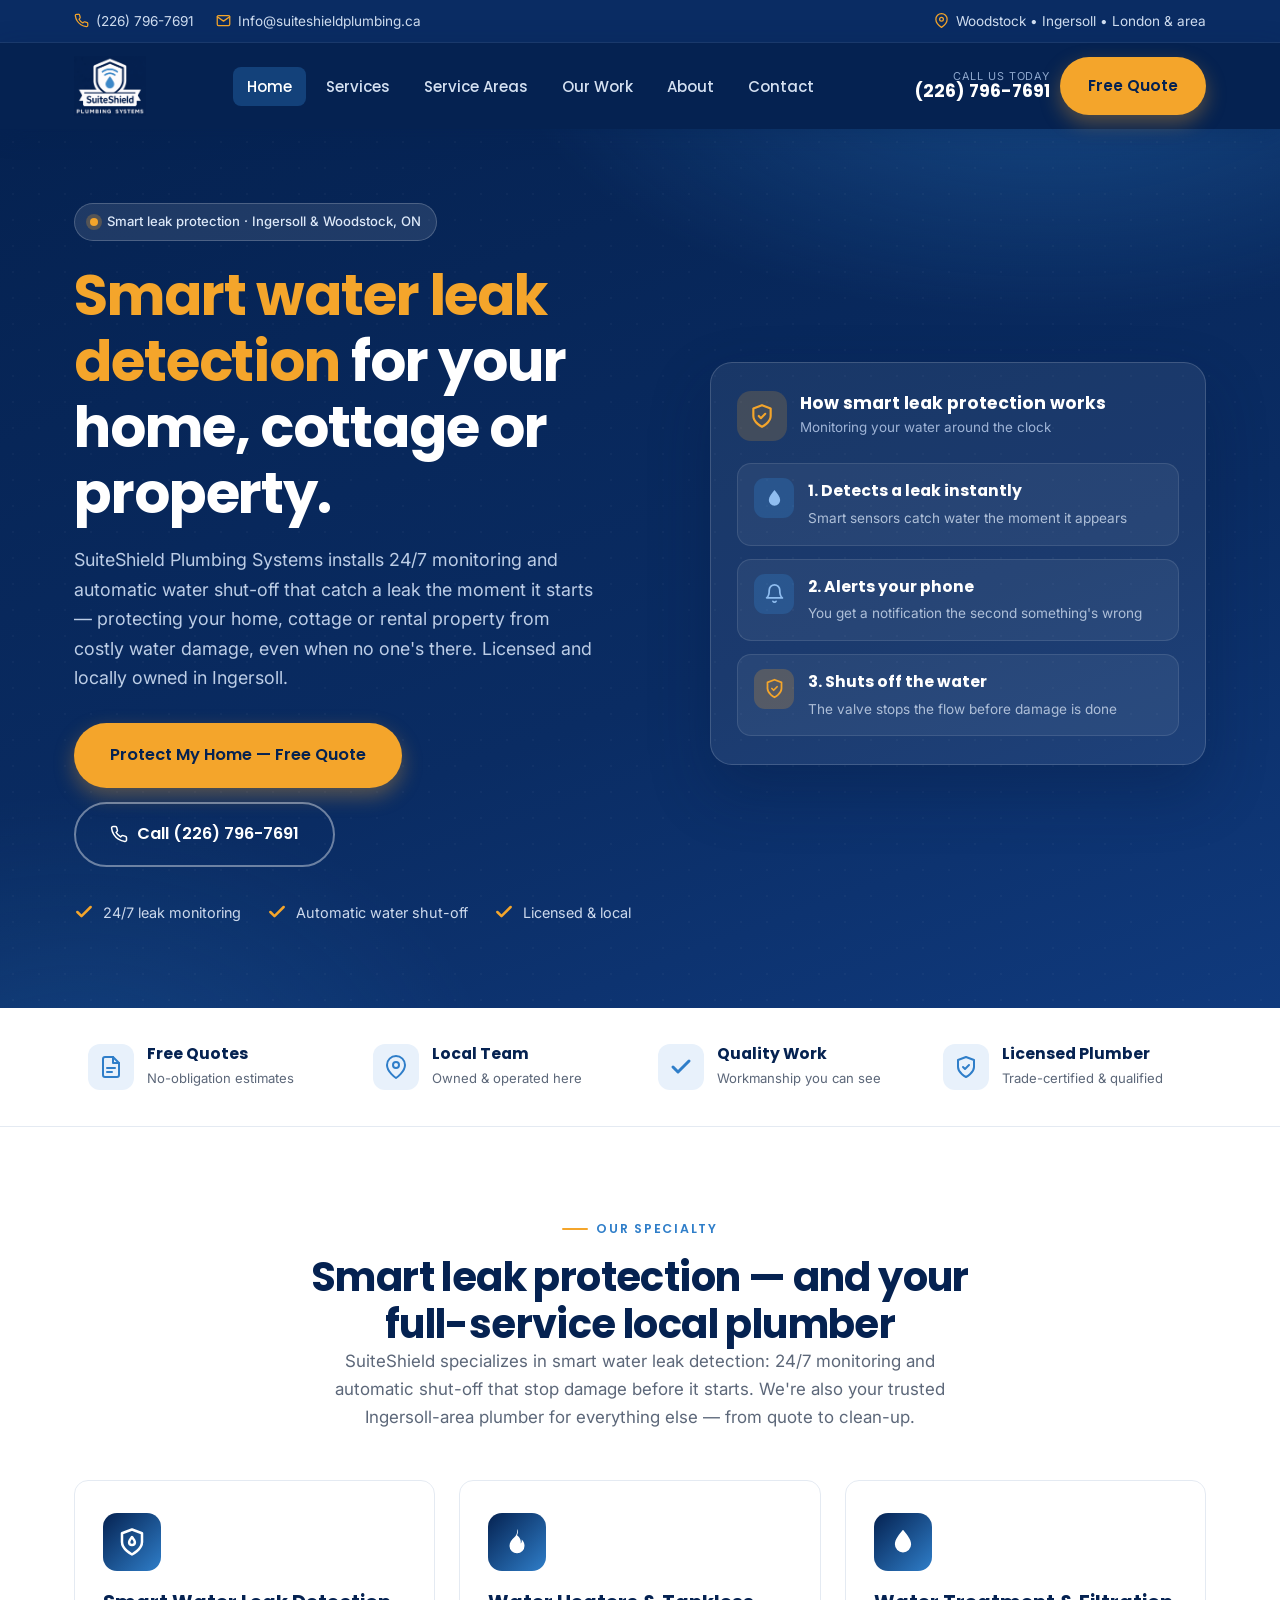
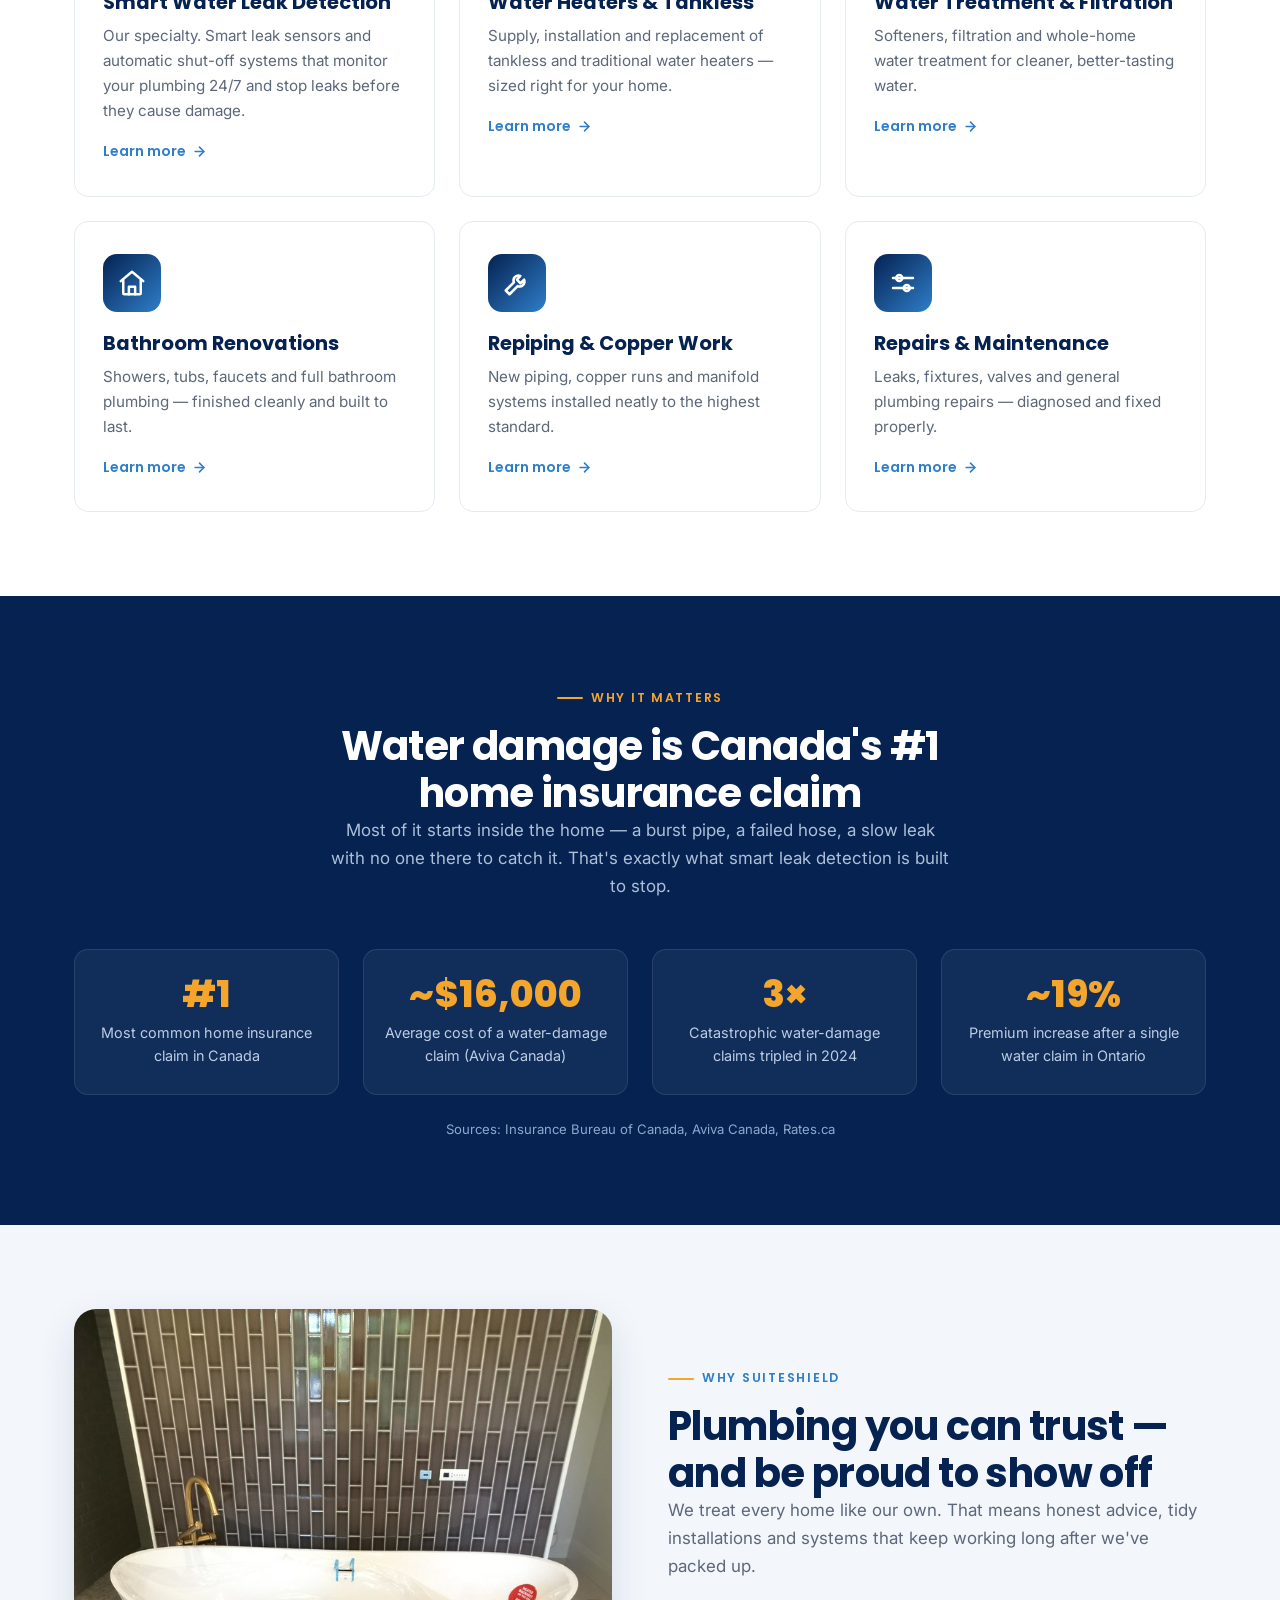
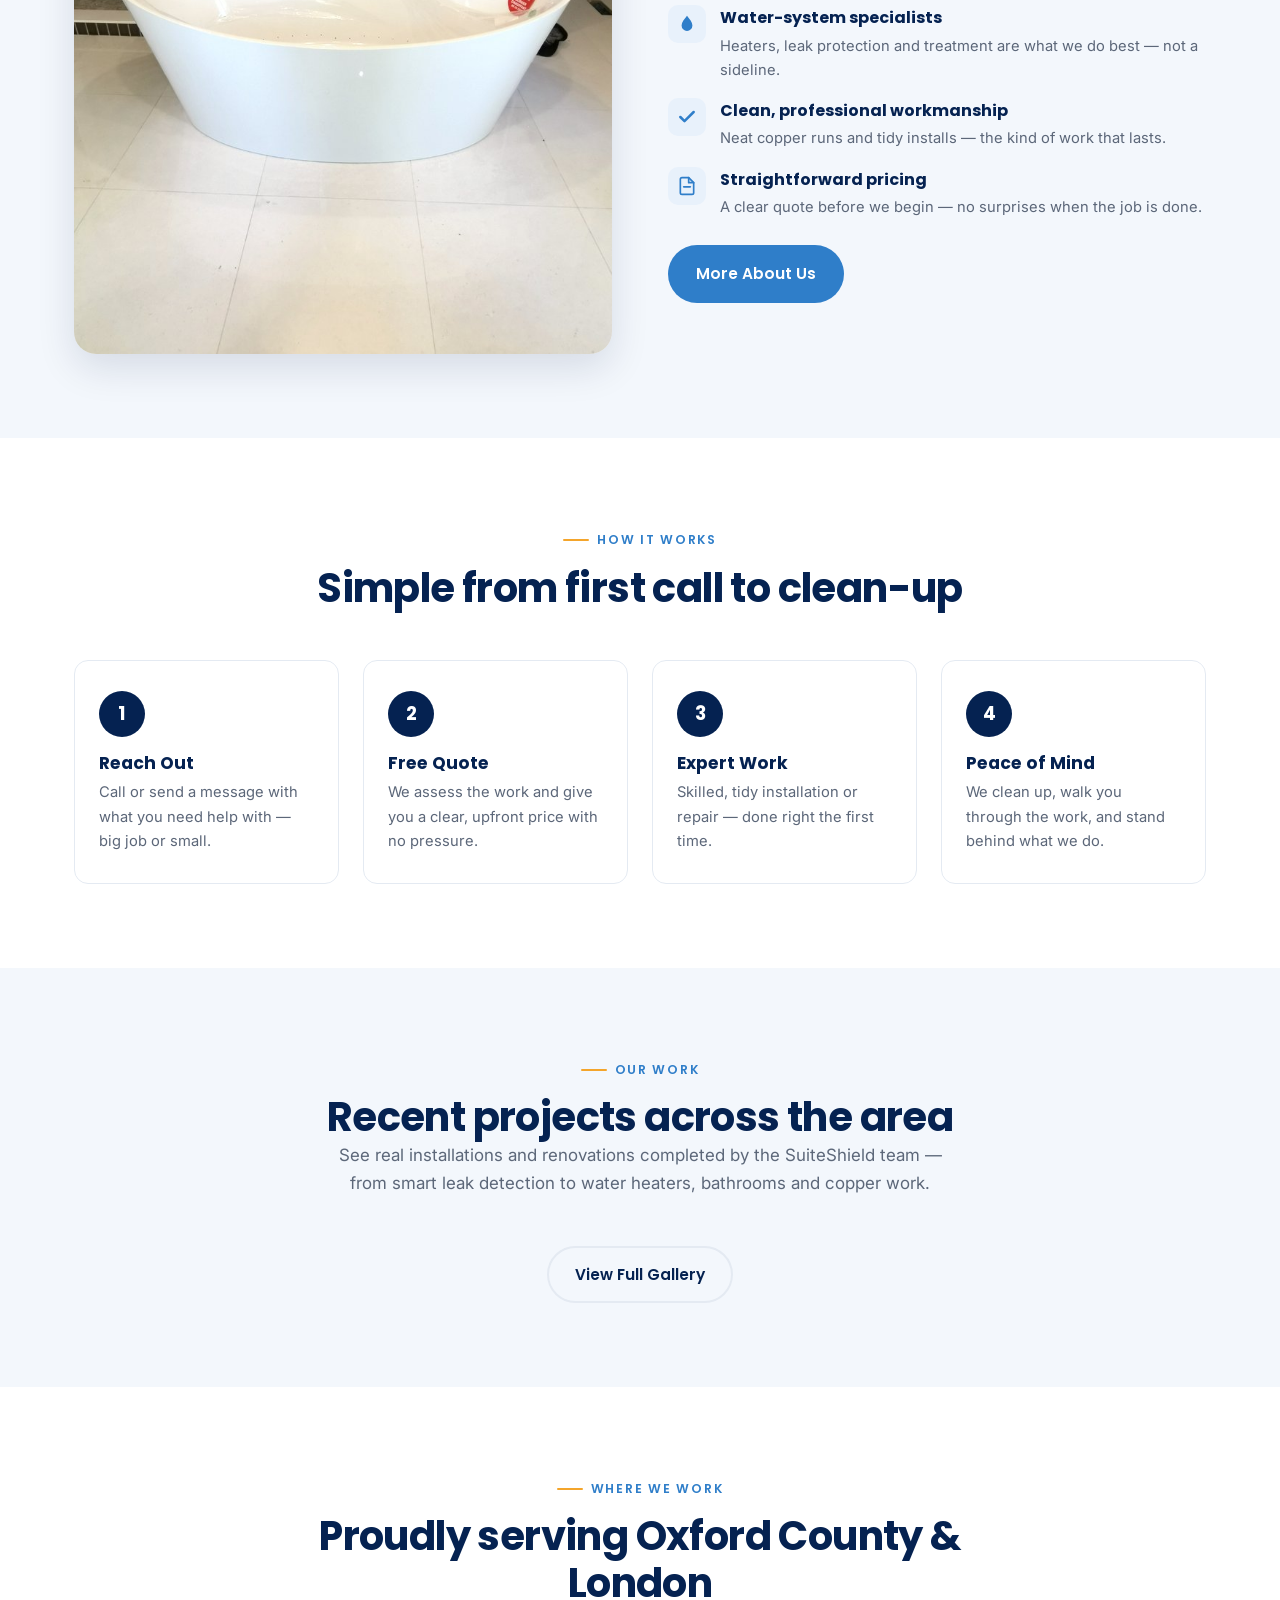
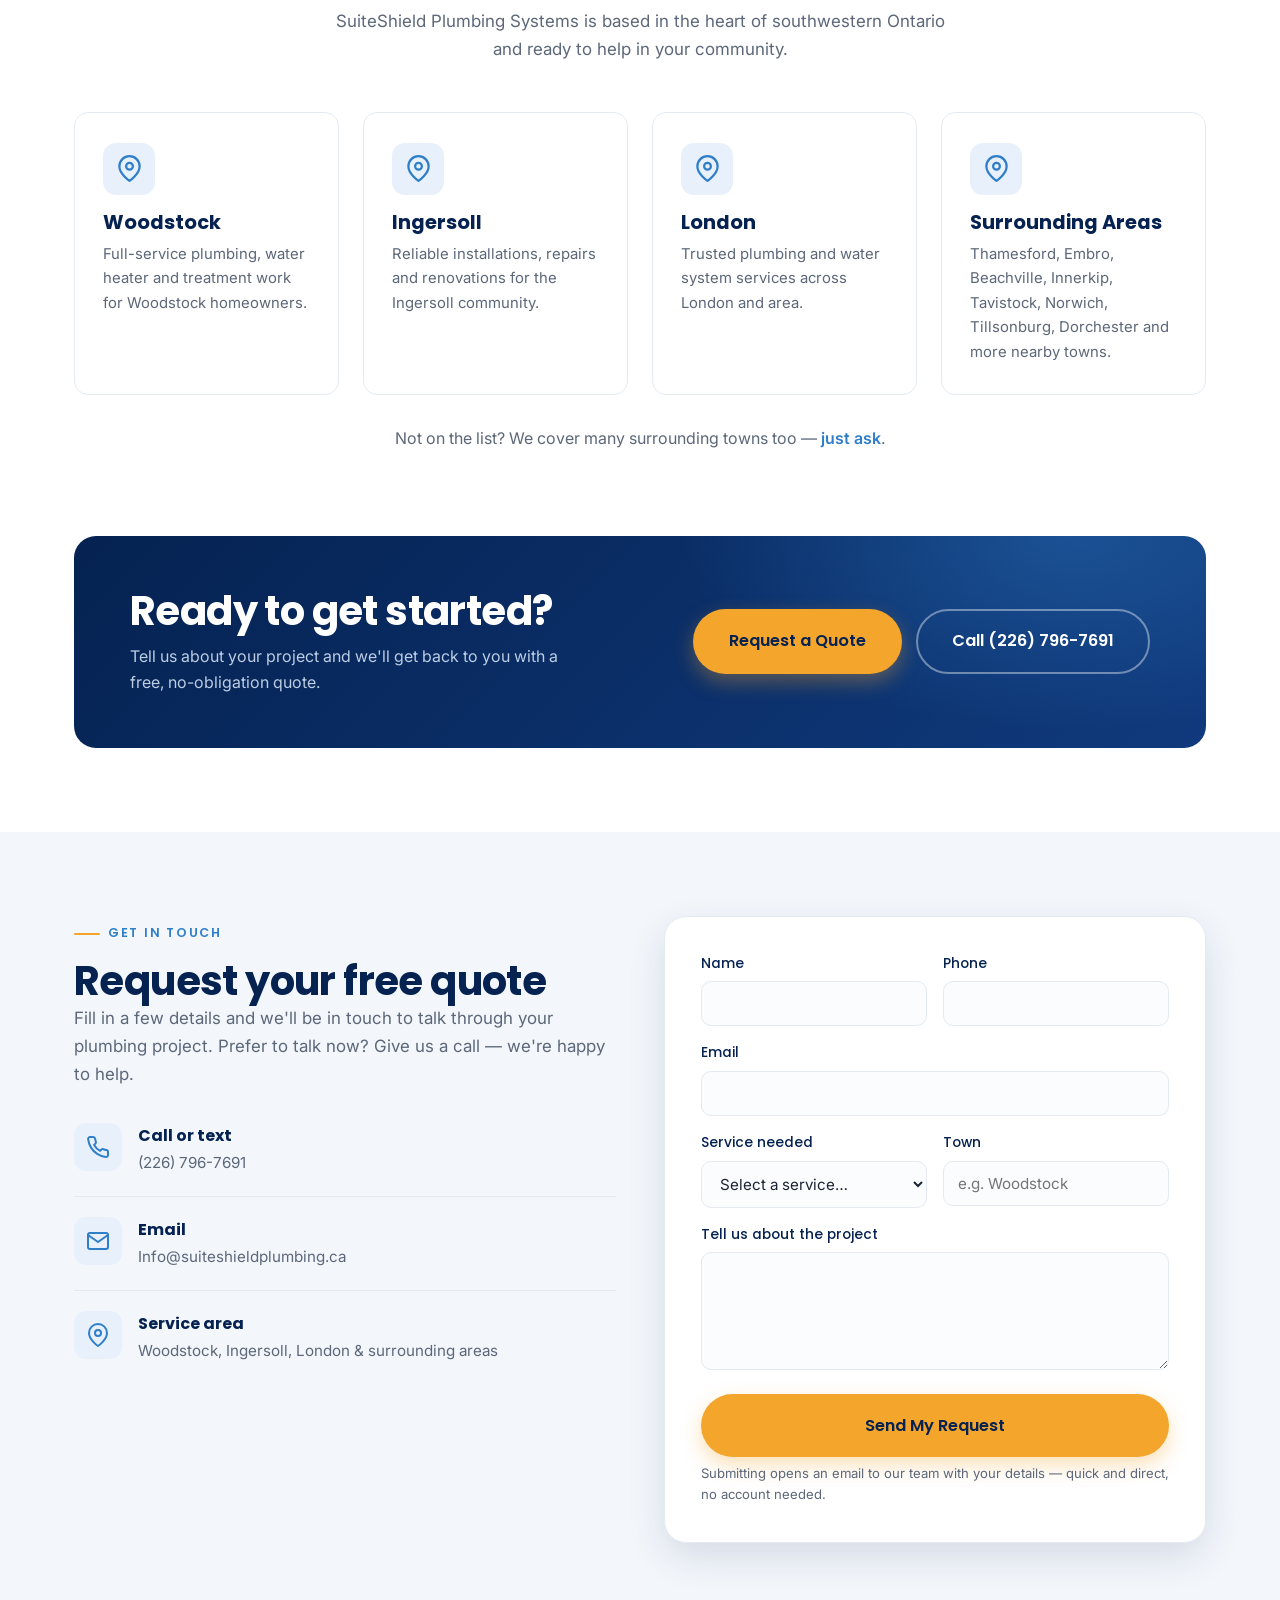
==== commit 1d552a4a: "Connect contact + quote forms to Formspree" ====
--- a/index.html
+++ b/index.html
@@ -360,7 +360,7 @@
       </div>
       <div class="form-card reveal">
         <div class="form-ok">Thanks! Your email app should now be open with your request ready to send. If it didn't open, call us at (226) 796-7691.</div>
-        <form data-quote-form>
+        <form data-quote-form action="https://formspree.io/f/xgobgrjz" method="POST">
           <div class="form-row">
             <div class="field"><label for="name">Name</label><input type="text" id="name" name="name" required></div>
             <div class="field"><label for="phone">Phone</label><input type="tel" id="phone" name="phone" required></div>
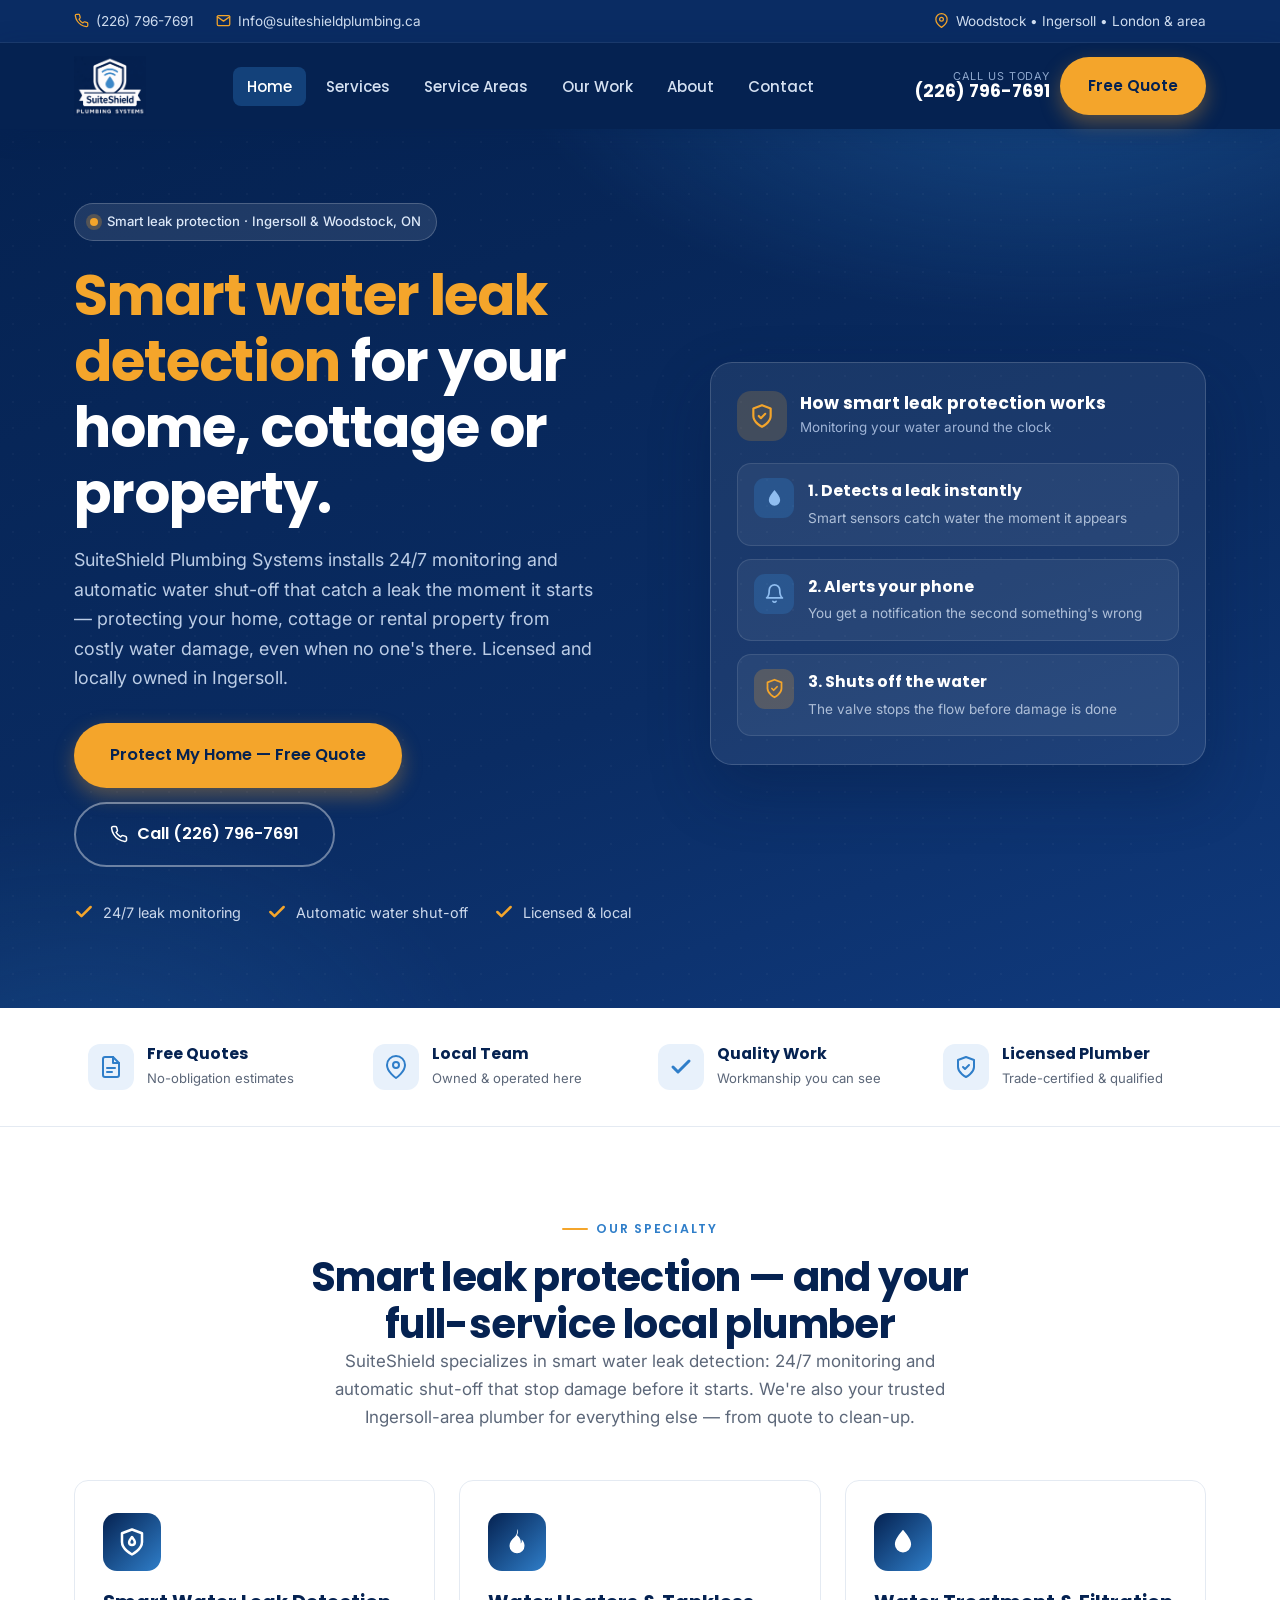
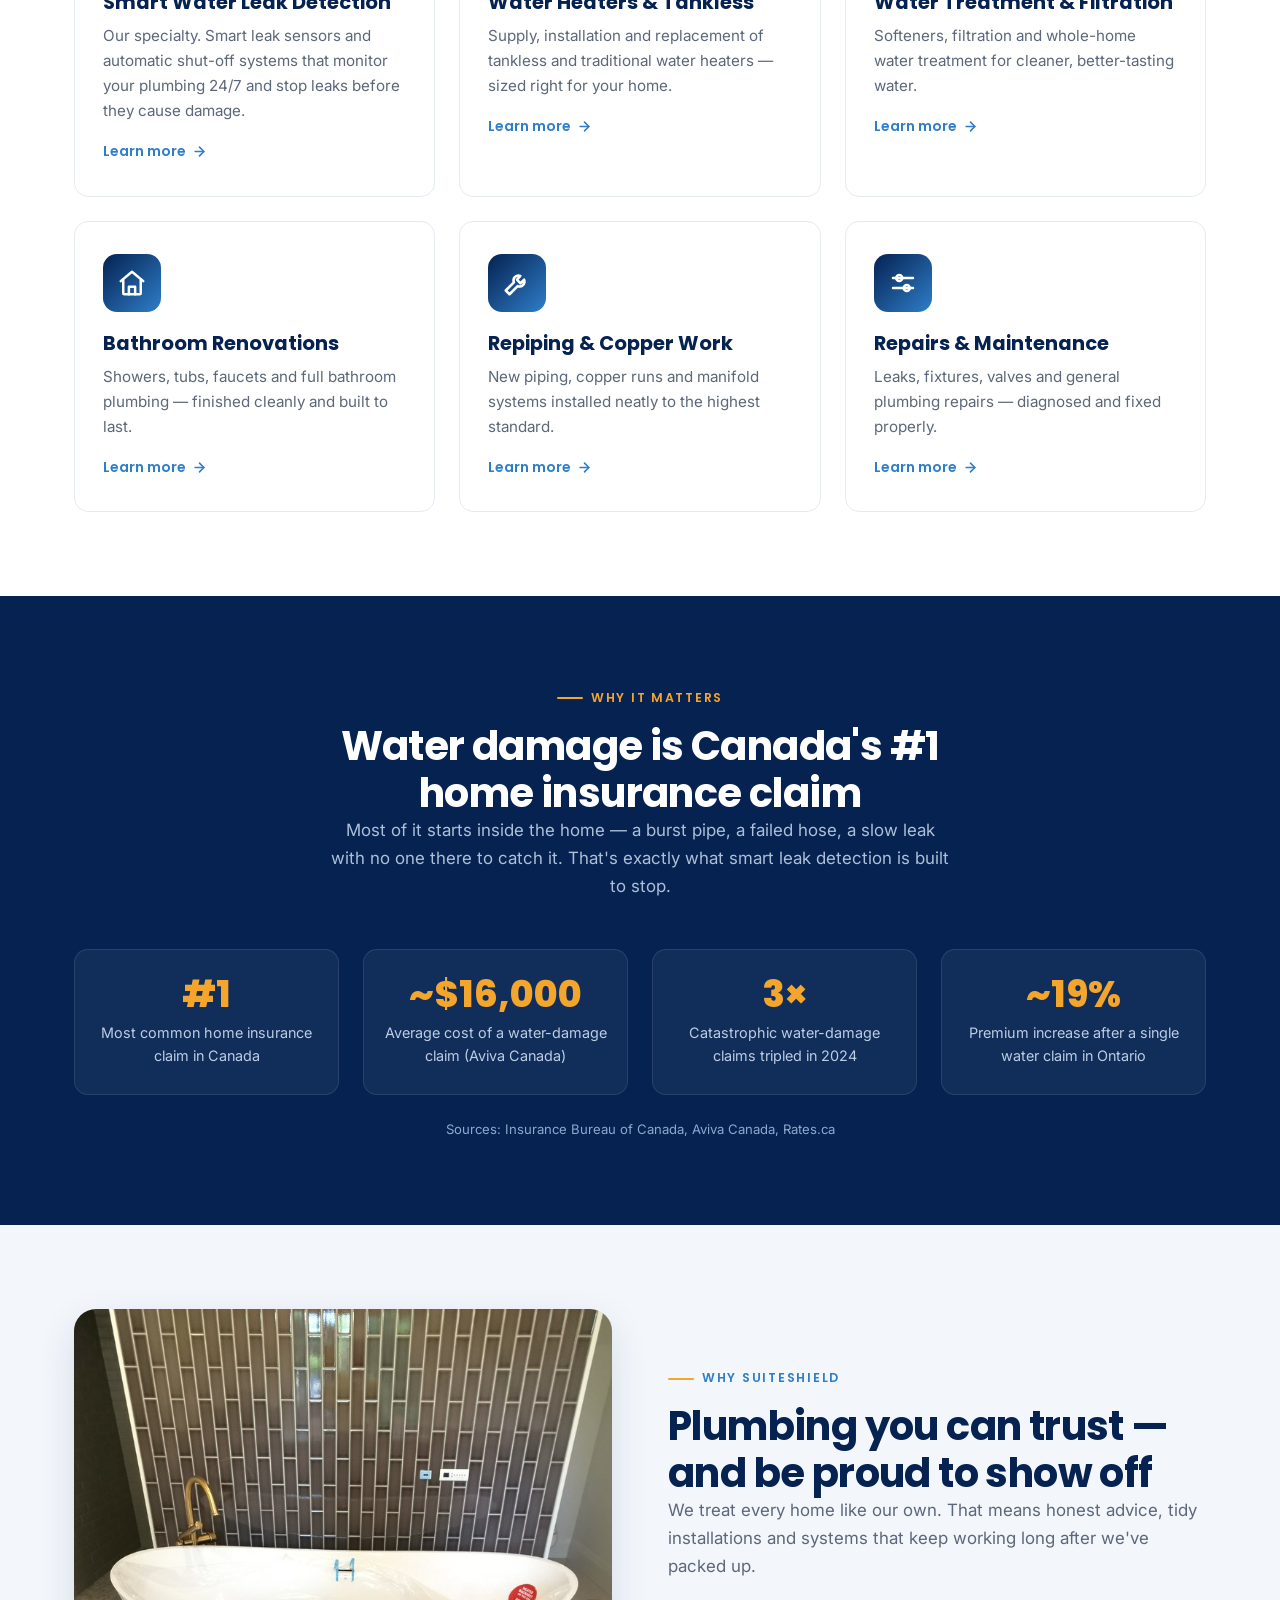
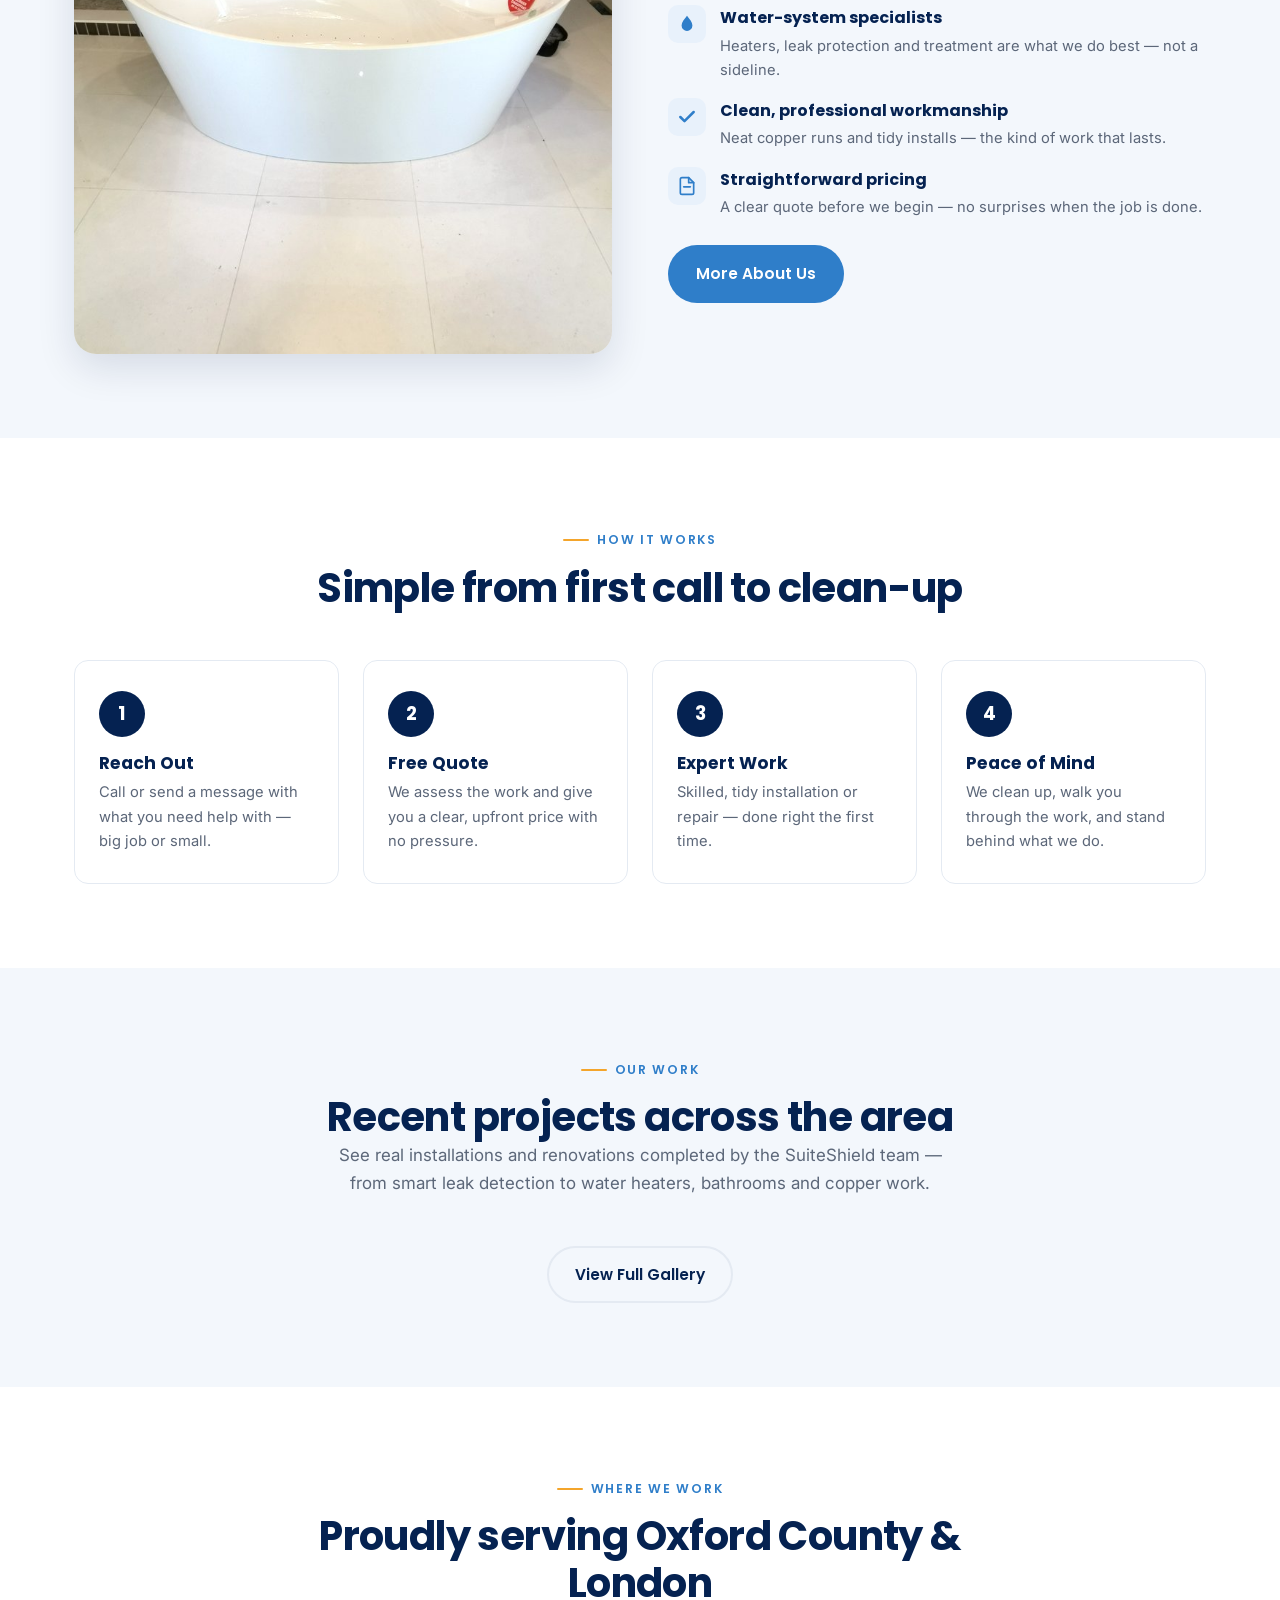
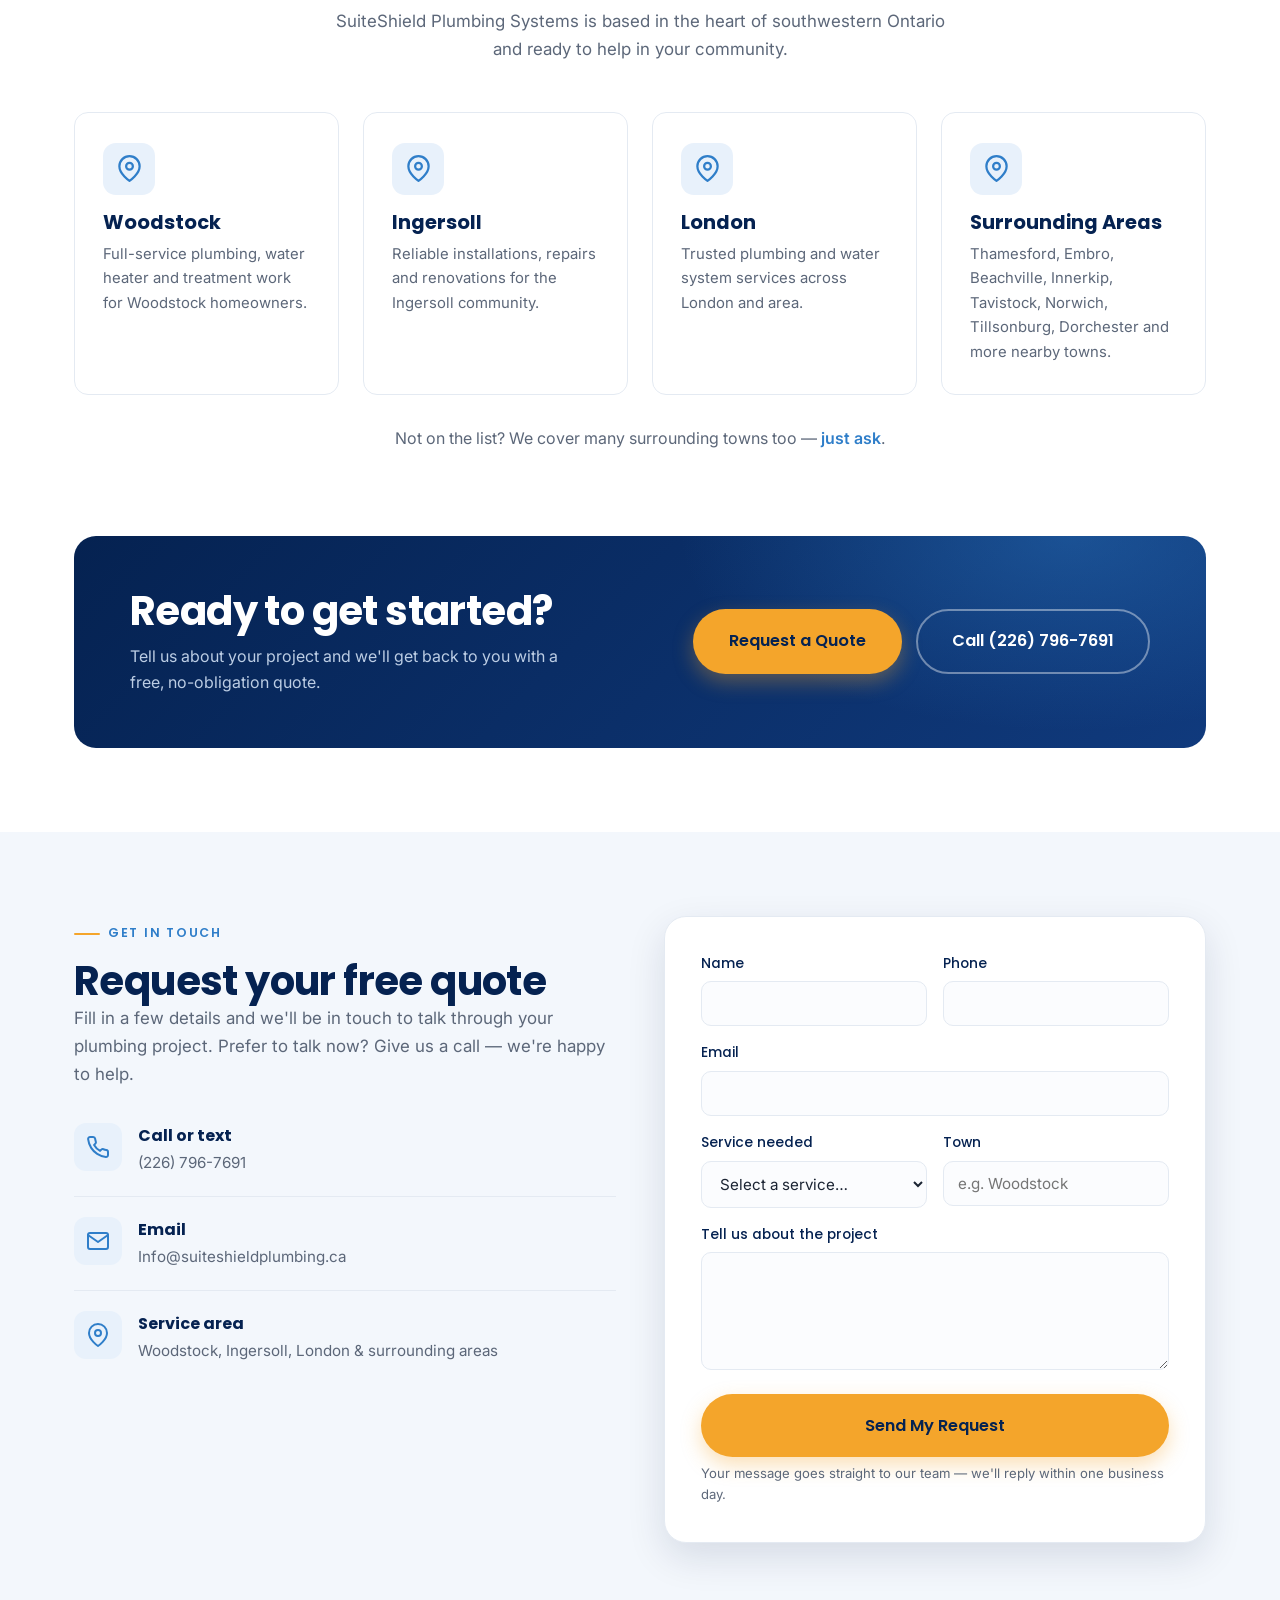
==== commit cfab3689: "Fix homepage form messages and add spam protection" ====
--- a/index.html
+++ b/index.html
@@ -359,7 +359,8 @@
         </div>
       </div>
       <div class="form-card reveal">
-        <div class="form-ok">Thanks! Your email app should now be open with your request ready to send. If it didn't open, call us at (226) 796-7691.</div>
+        <div class="form-ok">Thanks! Your request has been sent — we'll be in touch within one business day. If it's urgent, call us at (226) 796-7691.</div>
+        <div class="form-err">Sorry, something went wrong sending that. Please call us at (226) 796-7691 or email Info@suiteshieldplumbing.ca directly.</div>
         <form data-quote-form action="https://formspree.io/f/xgobgrjz" method="POST">
           <div class="form-row">
             <div class="field"><label for="name">Name</label><input type="text" id="name" name="name" required></div>
@@ -383,8 +384,10 @@
             <div class="field"><label for="address">Town</label><input type="text" id="address" name="address" placeholder="e.g. Woodstock"></div>
           </div>
           <div class="field"><label for="message">Tell us about the project</label><textarea id="message" name="message" required></textarea></div>
+          <input type="text" name="_gotcha" tabindex="-1" autocomplete="off" aria-hidden="true" style="position:absolute;left:-9999px">
+          <input type="hidden" name="_subject" value="New quote request from suiteshieldplumbing.ca">
           <button type="submit" class="btn btn-primary btn-lg" style="width:100%">Send My Request</button>
-          <p class="form-note">Submitting opens an email to our team with your details — quick and direct, no account needed.</p>
+          <p class="form-note">Your message goes straight to our team — we'll reply within one business day.</p>
         </form>
       </div>
     </div>
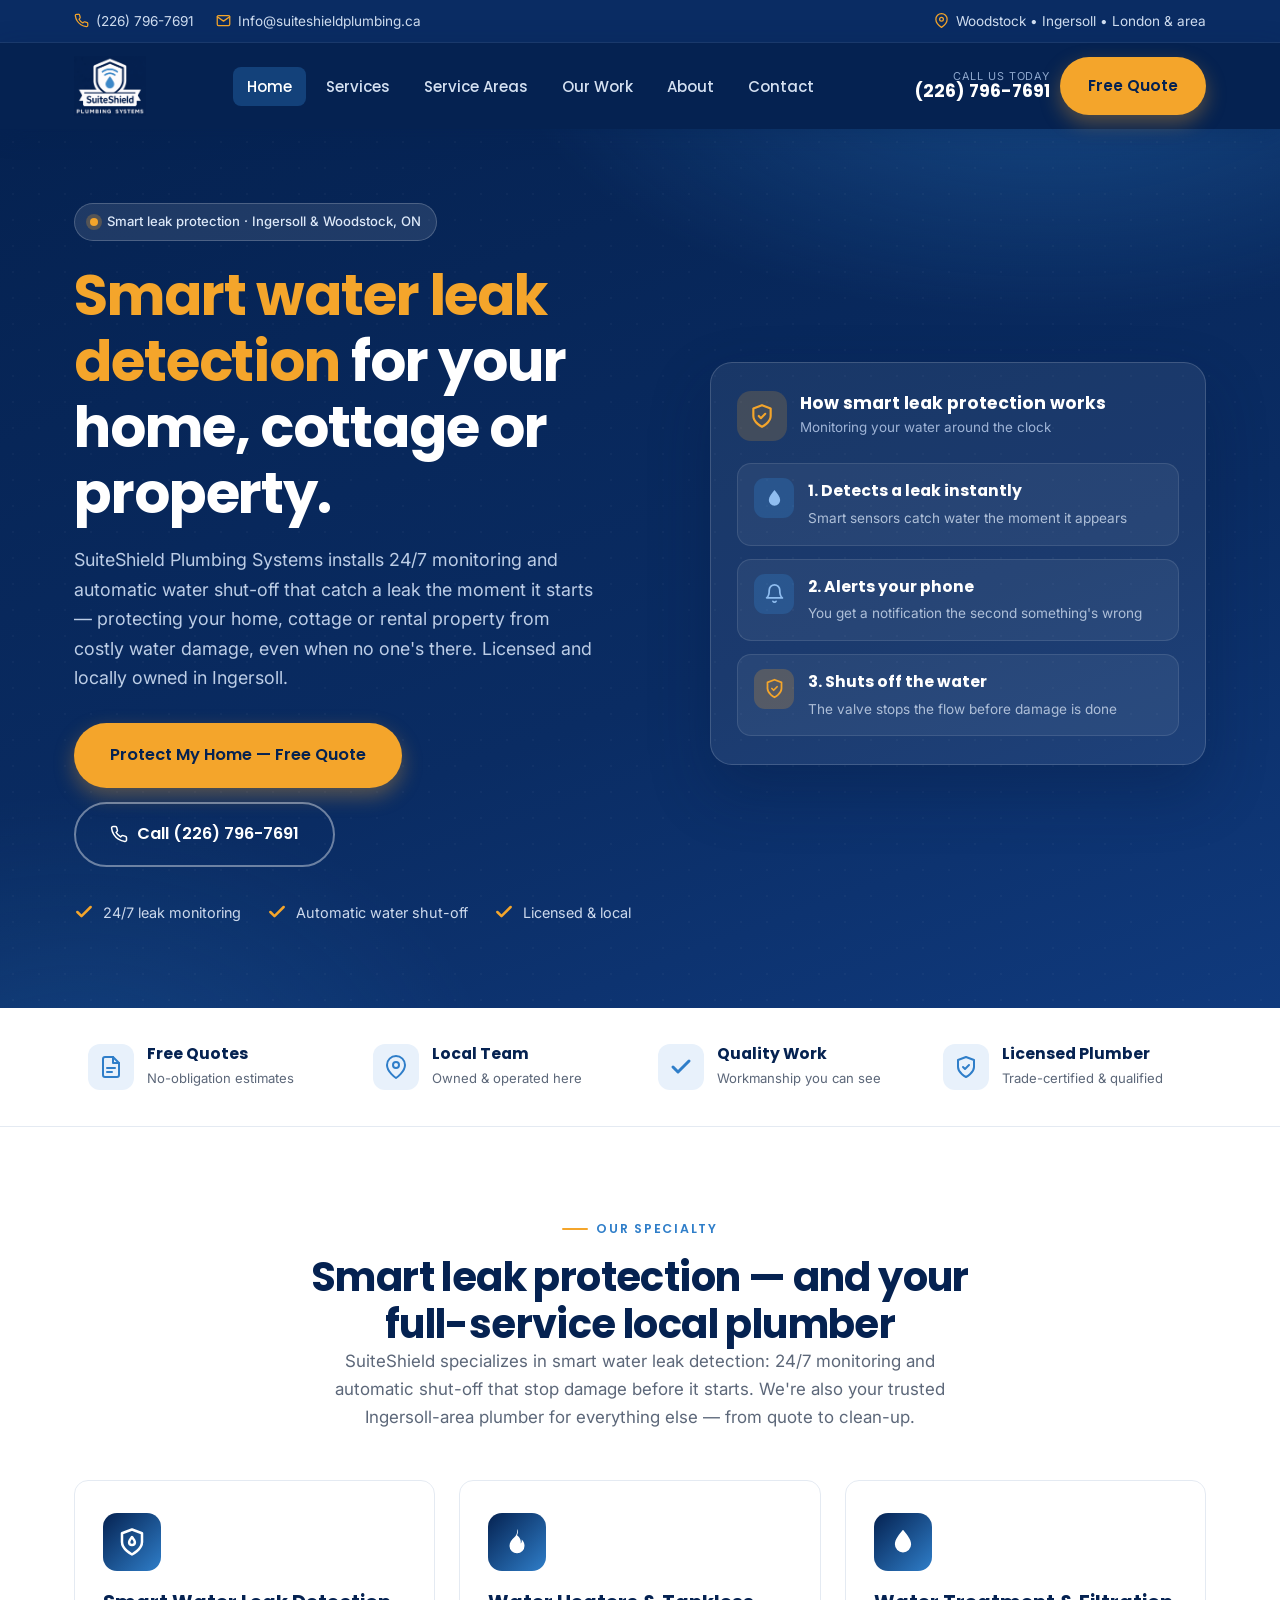
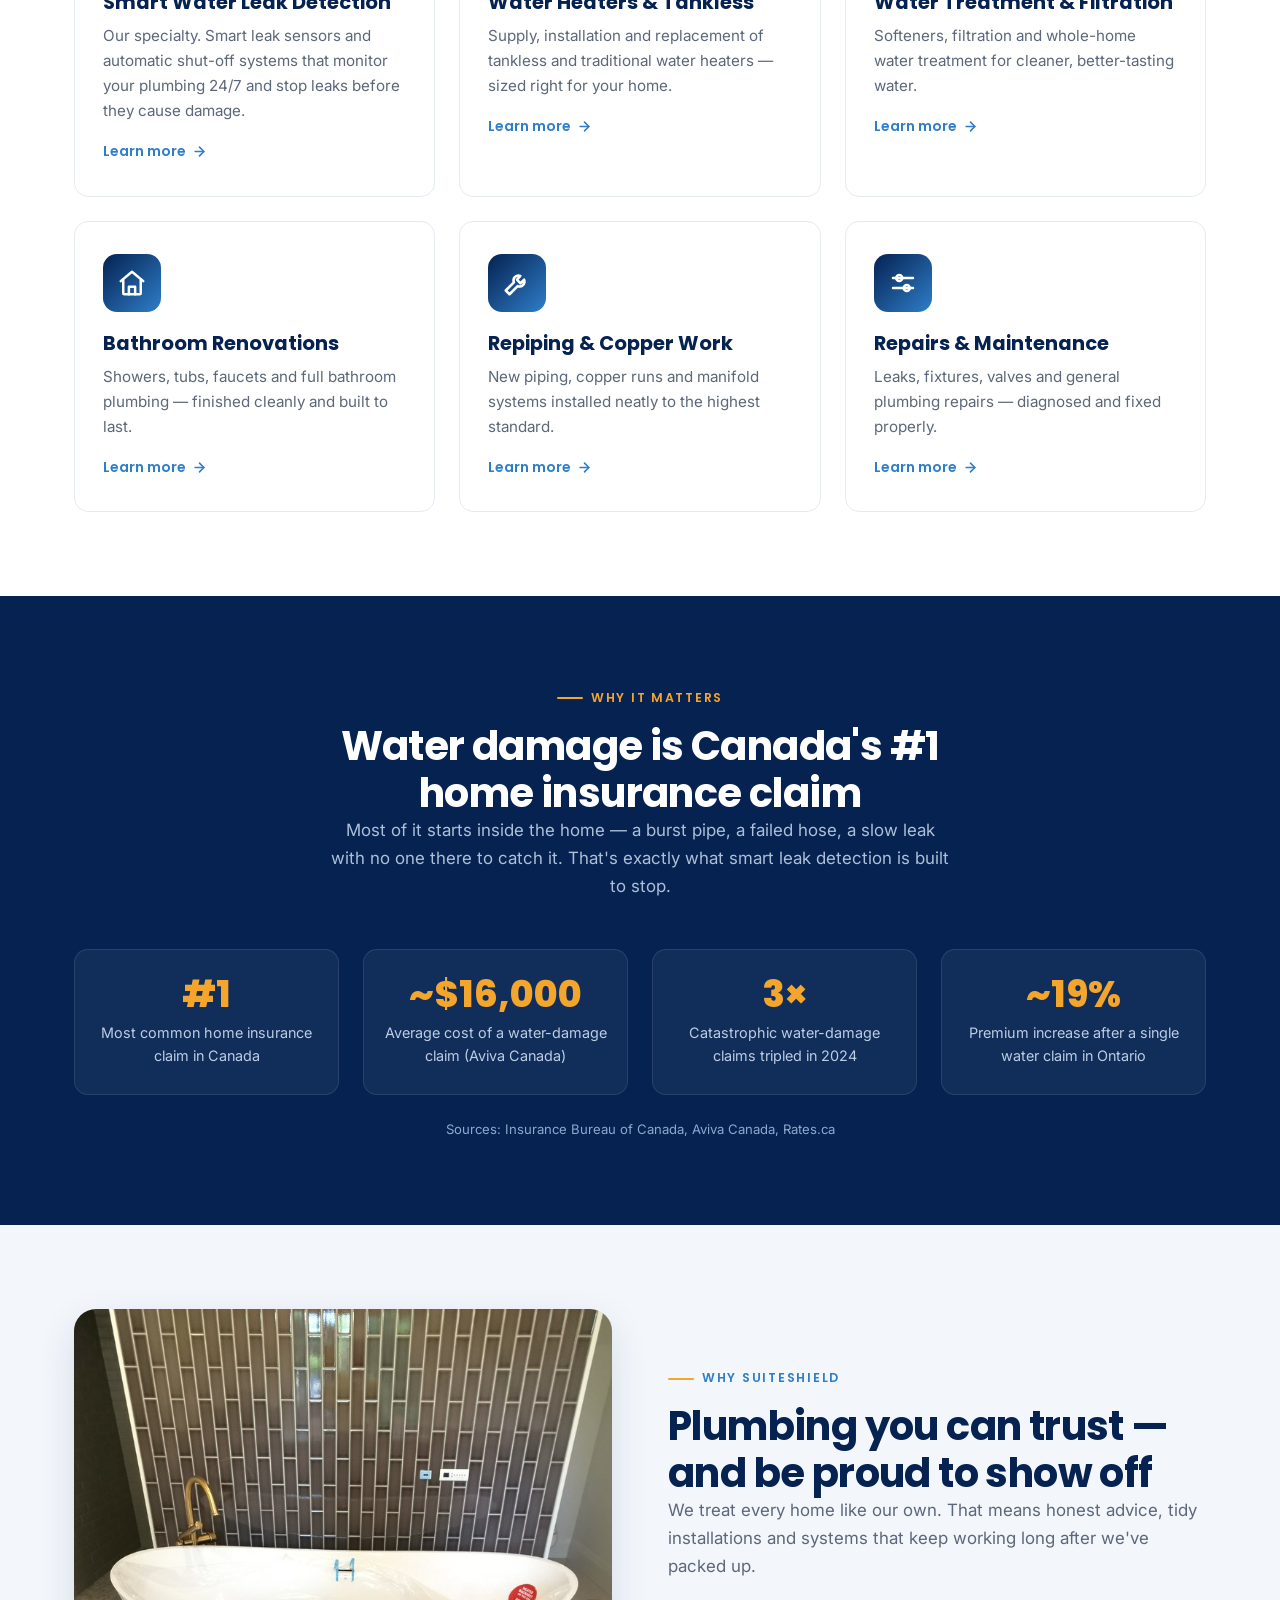
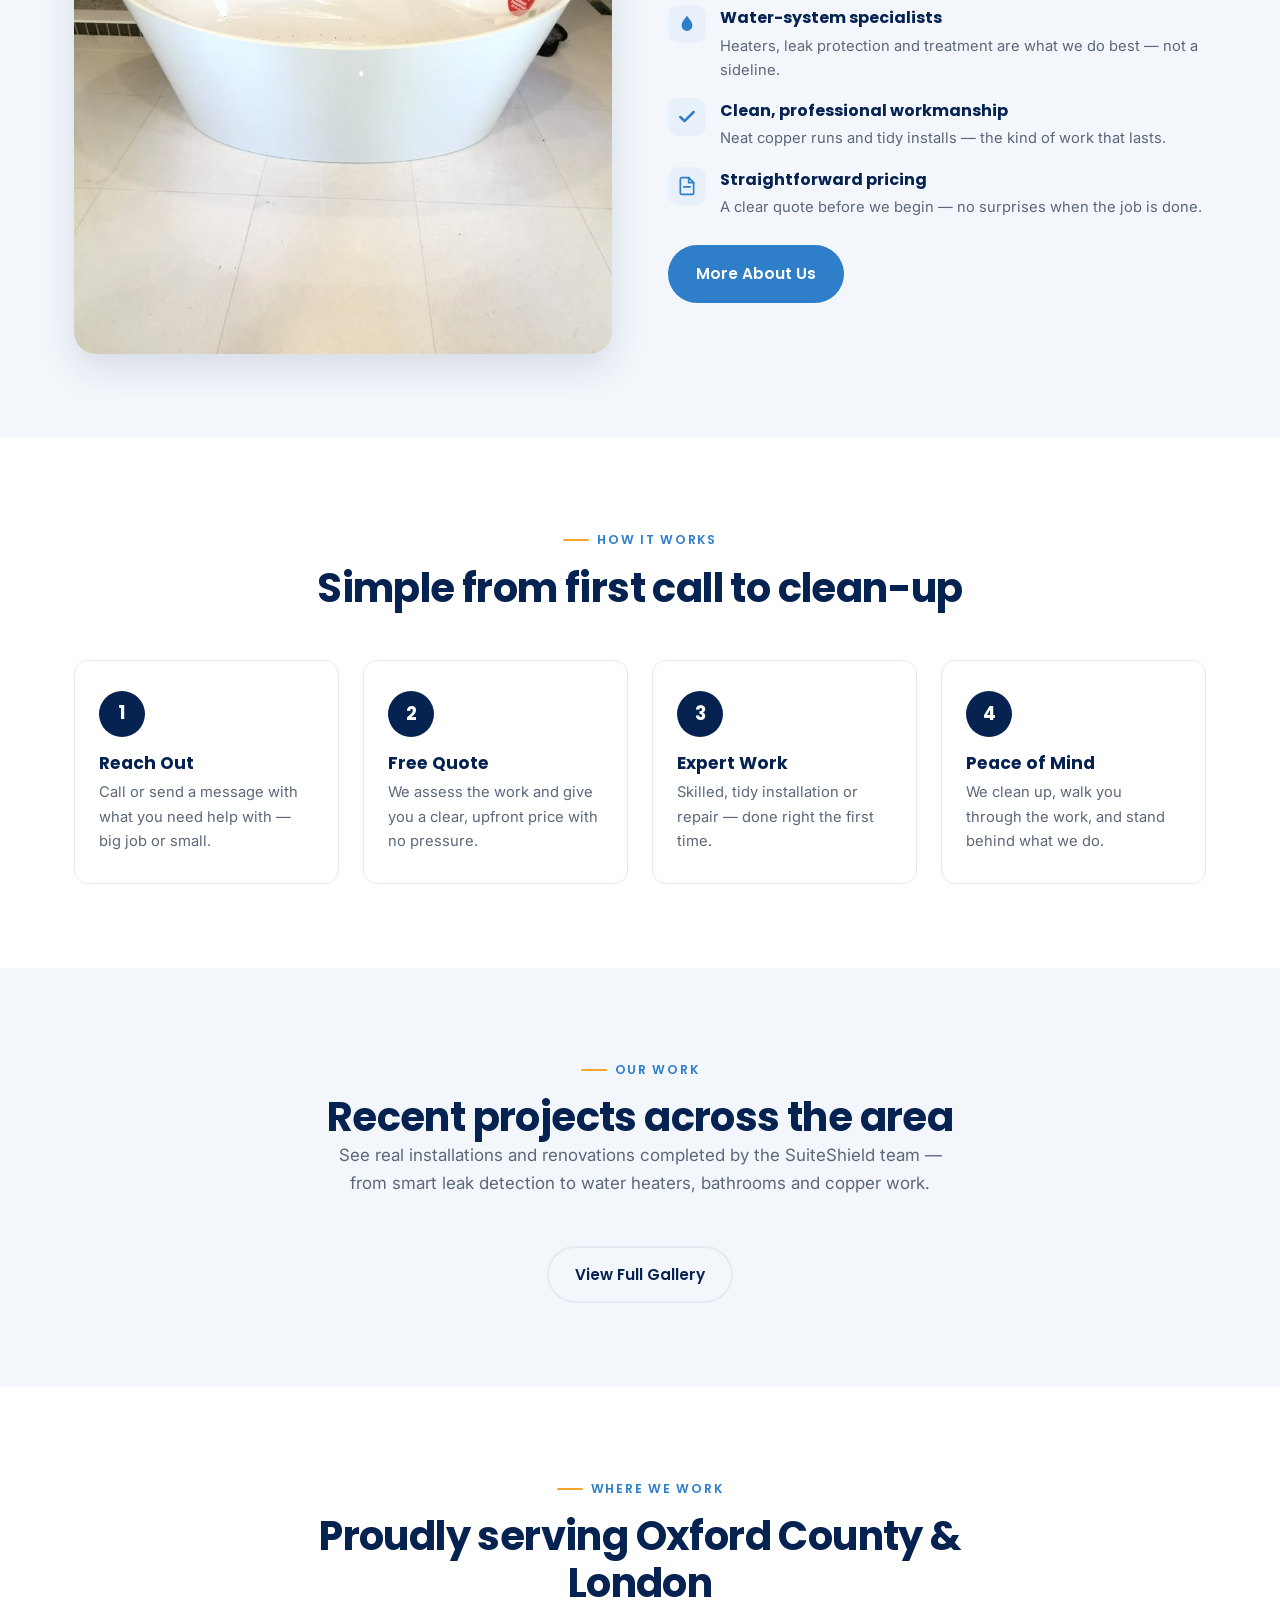
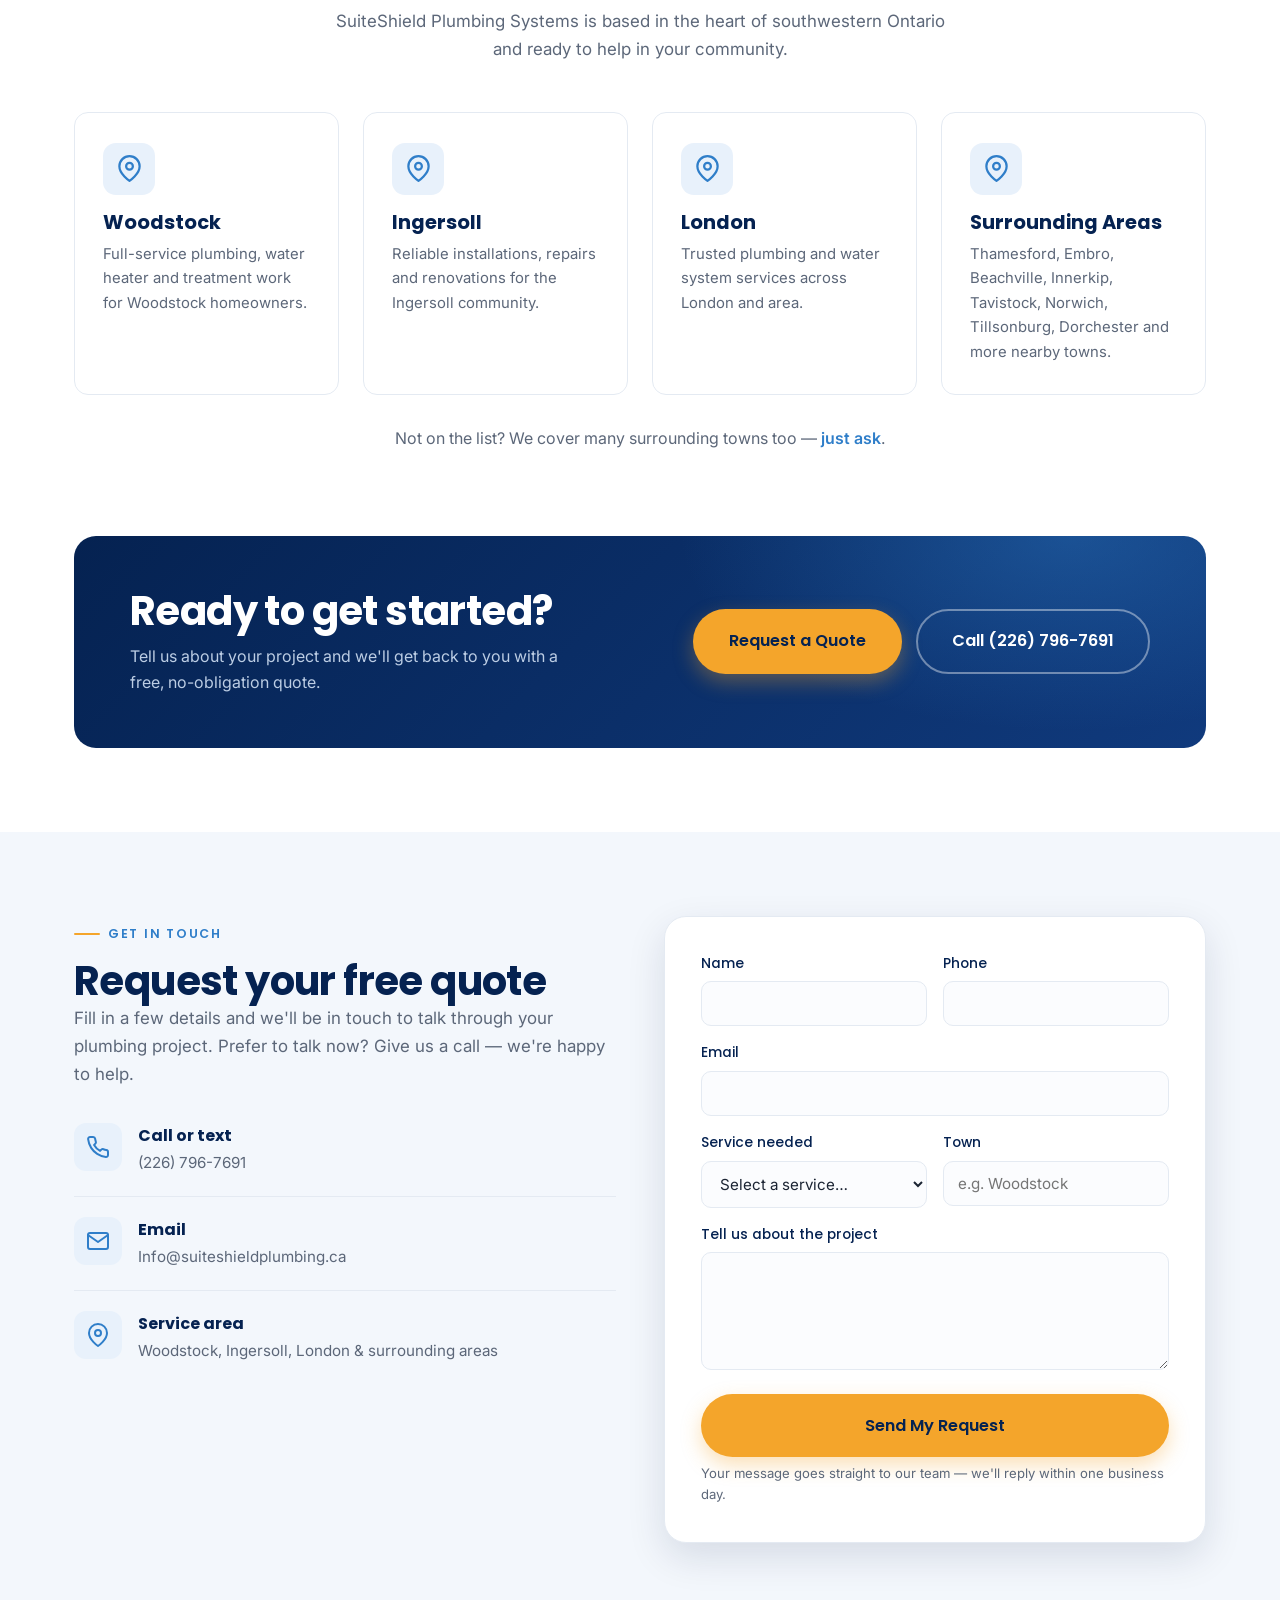
==== commit ea898302: "Add og:site_name meta tag to fix Google search name" ====
--- a/index.html
+++ b/index.html
@@ -10,6 +10,7 @@
 <meta property="og:title" content="SuiteShield Plumbing Systems | Smart Water Leak Detection in Ingersoll &amp; Woodstock">
 <meta property="og:description" content="Smart water leak detection with 24/7 monitoring and automatic shut-off — protecting homes, cottages and rental properties before leaks cause damage. Your licensed local plumber in Ingersoll, Woodstock & London, ON.">
 <meta property="og:type" content="website">
+  <meta property="og:site_name" content="SuiteShield Plumbing Systems">
 <meta property="og:url" content="https://suiteshieldplumbing.ca/">
 <link rel="icon" type="image/png" href="assets/images/favicon.png">
 <link rel="preconnect" href="https://fonts.googleapis.com">
@@ -397,4 +398,4 @@
 <!-- ===================== FOOTER ===================== -->
 <footer class="site-footer">
   <div class="wrap">
-    <div class="foot-grid+    <div class="foot-grid
